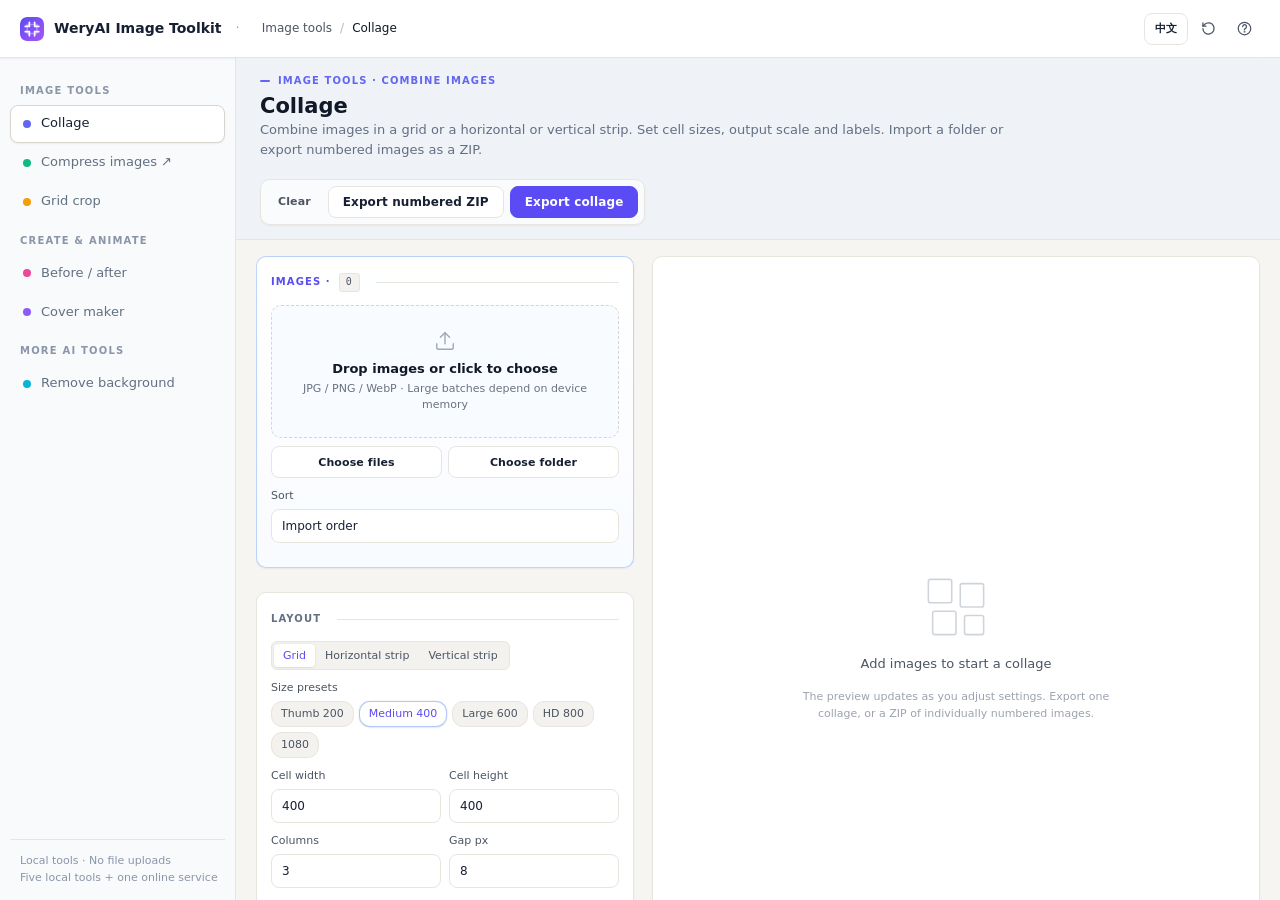
==== tools.html @ 3f37bcfd "Redesign home page as image compressor, move other tools to tools.html, add Chrome extension" ====
<!DOCTYPE html>
<html lang="en">
<head>
<meta charset="UTF-8" />
<meta name="viewport" content="width=device-width, initial-scale=1" />
<meta name="description" content="Collage, compress HEIC/JPG/PNG/WebP, grid crop, create before-and-after videos and make covers. Five local image tools plus a link to WeryAI background removal." />
<meta name="color-scheme" content="dark" />
<title>Free Collage Maker, Grid Crop & Before/After Video – WeryAI Image Toolkit</title>
<link rel="canonical" href="https://weryaiexpertteam.github.io/browser-image-toolkit/tools.html">
<script src="assets/jszip.min.js"></script>
<style>
:root{
  --bg-0:#0A0A0B;--bg-1:#111114;--bg-2:#17171C;--bg-3:#1F1F25;--bg-4:#26262D;
  --border:#26262B;--border-strong:#3A3A42;--border-accent:rgba(99,102,241,.4);
  --text-1:#FAFAFA;--text-2:#A1A1AA;--text-3:#71717A;--text-4:#52525B;
  --accent:#6366F1;--accent-hover:#4F46E5;--accent-soft:rgba(99,102,241,.12);
  --accent-grad:linear-gradient(135deg,#6366F1 0%,#8B5CF6 100%);
  --tab-collage:#6366F1;--tab-compress:#10B981;--tab-cropper:#F59E0B;
  --tab-compare:#EC4899;--tab-cover:#8B5CF6;--tab-bgremove:#06B6D4;
  --success:#10B981;--warn:#F59E0B;--danger:#EF4444;--info:#06B6D4;
  --r-sm:6px;--r-md:10px;--r-lg:14px;
  --font:"Inter","SF Pro Text",-apple-system,"PingFang SC","Microsoft YaHei",system-ui,sans-serif;
  --mono:"JetBrains Mono","SF Mono",ui-monospace,monospace;
  --shadow-card:0 0 0 1px var(--border) inset,0 1px 0 rgba(255,255,255,.025) inset;
}
*,*::before,*::after{box-sizing:border-box}
html,body{margin:0;padding:0;height:100%;background:var(--bg-0);color:var(--text-1);font-family:var(--font);font-size:13px;line-height:1.45;-webkit-font-smoothing:antialiased;font-feature-settings:"cv11","ss01"}
body{background:var(--bg-0) radial-gradient(circle at 18% -10%,rgba(99,102,241,.08),transparent 50%) no-repeat fixed,var(--bg-0) radial-gradient(circle at 92% 110%,rgba(139,92,246,.06),transparent 50%) no-repeat fixed}
button,input,select,textarea{font-family:inherit;font-size:inherit;color:inherit}
::-webkit-scrollbar{width:8px;height:8px}::-webkit-scrollbar-track{background:transparent}
::-webkit-scrollbar-thumb{background:var(--border);border-radius:4px}::-webkit-scrollbar-thumb:hover{background:var(--border-strong)}

/* Layout */
.app{display:grid;grid-template-columns:228px 1fr;grid-template-rows:52px 1fr;height:100vh}
.topbar{grid-column:1/-1;display:flex;align-items:center;justify-content:space-between;padding:0 20px;border-bottom:1px solid var(--border);background:rgba(10,10,11,.7);backdrop-filter:blur(10px);position:relative;z-index:10}
.brand{display:flex;align-items:center;gap:10px}
.brand-mark{width:22px;height:22px;border-radius:6px;background:var(--accent-grad);box-shadow:0 0 0 1px rgba(99,102,241,.3),0 4px 12px rgba(99,102,241,.25);transition:transform .25s cubic-bezier(.2,.8,.2,1)}
.brand:hover .brand-mark{transform:rotate(90deg)}
.brand-text{font-weight:700;font-size:14px;letter-spacing:-.01em}
.brand-sep{color:var(--text-4);margin:0 4px}
.brand-sub{color:var(--text-2);font-weight:500;font-size:13px}

.bread{display:flex;align-items:center;gap:8px;color:var(--text-3);font-size:12px;font-weight:500;flex:1;justify-content:center}
.bread .crumb{color:var(--text-2)}
.bread .sep{opacity:.5}
.bread .cur{color:var(--text-1)}

.top-actions{display:flex;gap:4px;align-items:center}
.icon-btn{width:32px;height:32px;display:inline-flex;align-items:center;justify-content:center;border-radius:8px;border:1px solid transparent;background:transparent;color:var(--text-2);cursor:pointer;transition:all .15s ease}
.icon-btn:hover{background:var(--bg-2);color:var(--text-1);border-color:var(--border)}
.icon-btn svg{width:15px;height:15px}

/* Sidebar */
.sidebar{border-right:1px solid var(--border);padding:14px 10px;overflow-y:auto;background:var(--bg-0);display:flex;flex-direction:column}
.side-label{font-size:10px;text-transform:uppercase;letter-spacing:.14em;color:var(--text-4);padding:8px 10px 6px;font-weight:600}
.nav-item{position:relative;display:flex;align-items:center;gap:10px;padding:7px 10px 7px 14px;border-radius:7px;color:var(--text-2);cursor:pointer;font-weight:500;font-size:13px;transition:all .12s ease;user-select:none;margin-bottom:1px}
.nav-item:hover{background:var(--bg-2);color:var(--text-1)}
.nav-item.active{background:var(--bg-2);color:var(--text-1)}
.nav-item::before{content:"";position:absolute;left:4px;top:50%;height:0;width:2px;border-radius:2px;background:var(--nav-c,var(--accent));transition:height .15s ease;transform:translateY(-50%)}
.nav-item.active::before,.nav-item:hover::before{height:18px}
.nav-dot{width:7px;height:7px;border-radius:50%;background:var(--nav-c,var(--border-strong));box-shadow:0 0 0 0 var(--nav-c,transparent);transition:box-shadow .2s}
.nav-item.active .nav-dot{box-shadow:0 0 0 3px rgba(99,102,241,.15)}
.side-footer{margin-top:auto;padding-top:12px;border-top:1px solid var(--border);font-size:11px;color:var(--text-4);padding-left:10px}
.side-footer .hint-key{font-family:var(--mono);background:var(--bg-2);border:1px solid var(--border);padding:1px 5px;border-radius:3px;font-size:10px;margin:0 2px}

/* Main */
.main{overflow:auto;padding:24px 32px 100px;position:relative}
.tab-pane{display:none}
.tab-pane.active{display:block;animation:fadeIn 180ms cubic-bezier(.2,.8,.2,1)}
@keyframes fadeIn{from{opacity:0;transform:translateY(6px)}to{opacity:1;transform:none}}

.pane-head{margin-bottom:24px}
.eyebrow{display:flex;align-items:center;gap:8px;color:var(--eb-c,var(--text-3));font-size:11px;font-weight:600;text-transform:uppercase;letter-spacing:.14em;margin-bottom:8px}
.eyebrow::before{content:"";width:14px;height:2px;border-radius:2px;background:currentColor;display:inline-block}
.pane-title{font-size:22px;font-weight:700;letter-spacing:-.015em;margin:0 0 4px;color:var(--text-1)}
.pane-desc{color:var(--text-2);font-size:13px;margin:0;max-width:640px;line-height:1.55}
.pane-head-row{display:flex;align-items:flex-end;justify-content:space-between;gap:24px;flex-wrap:wrap}

/* Panel/card */
.panel{background:var(--bg-1);border:1px solid var(--border);border-radius:var(--r-md);padding:16px;box-shadow:var(--shadow-card)}
.panel+.panel{margin-top:12px}
.panel-title{font-size:10px;font-weight:700;text-transform:uppercase;letter-spacing:.14em;color:var(--text-3);margin:0 0 12px;display:flex;align-items:center;justify-content:space-between;gap:8px}
.panel-title::after{content:"";flex:1;height:1px;background:var(--border);margin-left:8px}
.panel-title-actions{display:flex;gap:4px}
.panel-sub{font-size:11px;font-weight:600;text-transform:uppercase;letter-spacing:.1em;color:var(--text-3);margin:14px 0 8px;padding-bottom:4px;border-bottom:1px solid var(--border)}

/* Layout grids */
.tool-3col{display:grid;grid-template-columns:340px 1fr;gap:14px;align-items:flex-start}
.tool-canvas-major{display:grid;grid-template-columns:300px 1fr;gap:14px;align-items:flex-start}
.tool-wide-params{display:grid;grid-template-columns:380px 1fr;gap:14px;align-items:flex-start}
.tool-stack{display:flex;flex-direction:column;gap:14px}

/* Forms */
.field{display:flex;flex-direction:column;gap:5px;margin-bottom:10px}
.field:last-child{margin-bottom:0}
.field-row{display:grid;grid-template-columns:1fr 1fr;gap:8px}
.field-row.col-3{grid-template-columns:1fr 1fr 1fr}
.lbl{font-size:11px;color:var(--text-2);font-weight:500;display:flex;align-items:center;justify-content:space-between;gap:8px}
.lbl-val{font-family:var(--mono);font-size:10px;color:var(--text-3);background:var(--bg-2);padding:1px 5px;border-radius:3px;font-variant-numeric:tabular-nums}
input[type=text],input[type=number],input[type=password],input[type=url],select,textarea{width:100%;background:var(--bg-2);border:1px solid var(--border);color:var(--text-1);padding:6px 10px;border-radius:var(--r-sm);outline:none;transition:border-color .12s ease,box-shadow .12s ease;font-family:inherit;font-size:12px}
input:focus,select:focus,textarea:focus{border-color:var(--accent);box-shadow:0 0 0 2px rgba(99,102,241,.18);background:var(--bg-1)}
input[type=color]{width:34px;height:30px;background:var(--bg-2);border:1px solid var(--border);border-radius:var(--r-sm);padding:2px;cursor:pointer}
input[type=range]{width:100%;accent-color:var(--accent);height:16px}
textarea{resize:vertical;min-height:72px;font-family:inherit;line-height:1.5}
select{appearance:none;background-image:url("data:image/svg+xml;utf8,<svg xmlns='http://www.w3.org/2000/svg' width='12' height='12' viewBox='0 0 24 24' fill='none' stroke='%23A1A1AA' stroke-width='2.5' stroke-linecap='round'><polyline points='6 9 12 15 18 9'/></svg>");background-repeat:no-repeat;background-position:right 10px center;padding-right:30px;cursor:pointer}
.checkbox{display:inline-flex;align-items:center;gap:7px;cursor:pointer;color:var(--text-2);font-size:12px;user-select:none;margin-right:14px}
.checkbox input{accent-color:var(--accent);width:13px;height:13px;cursor:pointer}
.checkbox:hover{color:var(--text-1)}

.inline-row{display:flex;gap:6px;align-items:center}
.inline-row input[type=range]{flex:1}
.inline-row .num-input{width:60px}

/* Segmented */
.seg{display:inline-flex;background:var(--bg-2);border:1px solid var(--border);border-radius:var(--r-sm);padding:2px;gap:1px;flex-wrap:wrap}
.seg button{background:transparent;border:none;color:var(--text-2);padding:5px 9px;border-radius:4px;cursor:pointer;font-size:11px;font-weight:500;transition:all .12s ease;font-family:inherit}
.seg button:hover{color:var(--text-1)}
.seg button.on{background:var(--bg-0);color:var(--text-1);box-shadow:0 0 0 1px var(--border-strong)}

/* Chips */
.chips{display:flex;gap:5px;flex-wrap:wrap}
.chip{padding:4px 9px;background:var(--bg-2);border:1px solid var(--border);border-radius:11px;font-size:11px;color:var(--text-2);cursor:pointer;transition:all .12s ease;font-weight:500}
.chip:hover{color:var(--text-1);border-color:var(--border-strong)}
.chip.on{background:var(--accent-soft);border-color:var(--border-accent);color:#A5B4FC}

/* Buttons */
.btn{display:inline-flex;align-items:center;justify-content:center;gap:6px;border:1px solid transparent;border-radius:var(--r-sm);padding:7px 14px;font-size:12px;font-weight:600;cursor:pointer;transition:all .15s cubic-bezier(.2,.8,.2,1);background:transparent;color:var(--text-1);white-space:nowrap;letter-spacing:.01em}
.btn:disabled{opacity:.4;cursor:not-allowed}
.btn-primary{background:var(--accent);color:#fff;box-shadow:0 0 0 1px rgba(255,255,255,.05) inset,0 1px 0 rgba(255,255,255,.12) inset}
.btn-primary:hover:not(:disabled){background:var(--accent-hover);transform:translateY(-1px)}
.btn-secondary{background:var(--bg-2);border-color:var(--border);color:var(--text-1)}
.btn-secondary:hover:not(:disabled){background:var(--bg-3);border-color:var(--border-strong);transform:translateY(-1px)}
.btn-ghost{color:var(--text-2)}
.btn-ghost:hover:not(:disabled){background:var(--bg-2);color:var(--text-1)}
.btn-danger{color:var(--danger)}
.btn-danger:hover:not(:disabled){background:rgba(239,68,68,.1)}
.btn-sm{padding:5px 10px;font-size:11px}
.btn svg{width:13px;height:13px}
.btn-row{display:flex;gap:6px;flex-wrap:wrap}

/* Drop zones */
.dropzone{position:relative;border:1.5px dashed var(--border-strong);border-radius:var(--r-md);background:var(--bg-1);padding:24px 16px;text-align:center;cursor:pointer;transition:all .18s ease;color:var(--text-2)}
.dropzone:hover,.dropzone.over{border-color:var(--accent);background:var(--accent-soft);color:var(--text-1)}
.dropzone strong{color:var(--text-1);display:block;font-weight:600;margin-bottom:3px;font-size:13px}
.dropzone small{color:var(--text-3);font-size:11px;display:block}
.dropzone svg{display:block;margin:0 auto 8px;opacity:.5}
.dropzone.compact{padding:14px}
.dropzone.compact svg{display:none}
.dropzone-row{display:flex;gap:6px;margin-top:8px}
.dropzone-row .btn{flex:1}

/* Preview */
.preview{background:var(--bg-1);border:1px solid var(--border);border-radius:var(--r-md);min-height:440px;display:flex;align-items:center;justify-content:center;padding:18px;position:relative;overflow:auto;box-shadow:var(--shadow-card)}
.preview canvas,.preview img,.preview video{max-width:100%;border-radius:6px;display:block;margin:0 auto}
.empty{display:flex;flex-direction:column;align-items:center;gap:14px;color:var(--text-3);padding:50px 20px;text-align:center}
.empty svg{width:84px;height:84px;opacity:.4}
.empty .empty-title{font-size:13px;color:var(--text-2);font-weight:500}
.empty .empty-hint{font-size:11px;color:var(--text-4);max-width:320px;line-height:1.55}

/* Thumb grid */
.thumb-grid{display:grid;grid-template-columns:repeat(auto-fill,minmax(96px,1fr));gap:6px}
.thumb{position:relative;aspect-ratio:1;background:var(--bg-2);border:1px solid var(--border);border-radius:var(--r-sm);overflow:hidden;cursor:grab}
.thumb img{width:100%;height:100%;object-fit:cover;display:block}
.thumb.dragging{opacity:.4}
.thumb .x{position:absolute;top:3px;right:3px;width:18px;height:18px;border-radius:4px;background:rgba(0,0,0,.75);color:#fff;font-size:11px;display:flex;align-items:center;justify-content:center;cursor:pointer;opacity:0;transition:opacity .12s;border:none}
.thumb:hover .x{opacity:1}
.thumb .idx{position:absolute;bottom:3px;left:3px;background:rgba(0,0,0,.75);color:#fff;font-size:10px;padding:1px 4px;border-radius:3px;font-family:var(--mono);font-weight:500}
.thumb .nm{position:absolute;bottom:0;left:0;right:0;background:linear-gradient(transparent,rgba(0,0,0,.85));color:#fff;font-size:9px;padding:8px 4px 3px;text-overflow:ellipsis;overflow:hidden;white-space:nowrap}

/* Lists */
.list-row{display:grid;grid-template-columns:48px 1fr auto auto;gap:10px;padding:8px 10px;background:var(--bg-1);border:1px solid var(--border);border-radius:var(--r-sm);margin-bottom:4px;align-items:center;transition:border-color .12s}
.list-row:hover{border-color:var(--border-strong)}
.list-row img{width:48px;height:48px;object-fit:cover;border-radius:4px;background:var(--bg-2)}
.list-row .name{font-size:12px;color:var(--text-1);overflow:hidden;text-overflow:ellipsis;white-space:nowrap;font-weight:500}
.list-row .sub{display:flex;gap:4px;flex-wrap:wrap;align-items:center;margin-top:2px}
.list-row .meta{color:var(--text-3);font-size:10px;font-family:var(--mono)}
.size-chip{display:inline-block;padding:1px 6px;border-radius:3px;background:var(--bg-2);font-family:var(--mono);font-size:10px;color:var(--text-2)}
.size-chip.new{background:rgba(16,185,129,.12);color:#34D399}
.size-chip.bad{background:rgba(239,68,68,.12);color:#F87171}

/* Progress */
.progress{height:3px;background:var(--bg-2);border-radius:2px;overflow:hidden;margin-top:8px;position:relative}
.progress-bar{height:100%;background:var(--accent-grad);width:0%;transition:width .25s ease;border-radius:2px}
.progress.done .progress-bar{animation:flashOk .4s ease}
@keyframes flashOk{50%{background:var(--success)}}

/* Toast */
.toast{position:fixed;bottom:24px;left:50%;transform:translateX(-50%) translateY(40px);background:var(--bg-3);border:1px solid var(--border-strong);color:var(--text-1);padding:9px 16px;border-radius:8px;font-size:12px;z-index:9999;opacity:0;transition:opacity .24s ease,transform .24s cubic-bezier(.2,.8,.2,1);pointer-events:none;box-shadow:0 8px 24px rgba(0,0,0,.4)}
.toast.show{opacity:1;transform:translateX(-50%) translateY(0)}

/* Stats */
.stats{display:flex;gap:18px;padding:12px 14px;background:var(--bg-1);border:1px solid var(--border);border-radius:var(--r-md);margin-bottom:10px;flex-wrap:wrap;box-shadow:var(--shadow-card)}
.stat{display:flex;flex-direction:column}
.stat-v{font-size:18px;font-weight:700;color:var(--text-1);font-variant-numeric:tabular-nums;line-height:1.1;font-family:var(--mono)}
.stat-l{font-size:10px;color:var(--text-3);text-transform:uppercase;letter-spacing:.08em;font-weight:600;margin-top:3px}

.divider{height:1px;background:var(--border);margin:12px 0}
.hint{color:var(--text-3);font-size:11px;margin-top:4px;line-height:1.5}
.hint-warn{color:var(--warn)}
.hint-ok{color:var(--success)}
.tag{display:inline-block;padding:1px 6px;border-radius:3px;background:var(--bg-2);border:1px solid var(--border);font-size:10px;color:var(--text-2);font-family:var(--mono);font-weight:500}

.canvas-stack{position:relative;display:inline-block;line-height:0;max-width:100%}
.canvas-stack canvas{display:block;max-width:100%}
.canvas-stack .grid-overlay{position:absolute;top:0;left:0;pointer-events:none}

/* Compare 双图槽 */
.compare-grid{display:grid;grid-template-columns:1fr 1fr;gap:8px}
.compare-slot{background:var(--bg-2);border:1.5px dashed var(--border-strong);border-radius:var(--r-sm);min-height:120px;display:flex;align-items:center;justify-content:center;color:var(--text-3);cursor:pointer;overflow:hidden;position:relative;font-size:11px;font-weight:500;transition:all .15s}
.compare-slot:hover{border-color:var(--accent);color:var(--text-1)}
.compare-slot.has{border-style:solid;cursor:default}
.compare-slot img,.compare-slot video{max-width:100%;max-height:120px;object-fit:contain}
.compare-slot .clear-pill{position:absolute;top:5px;right:5px;background:rgba(0,0,0,.7);border:none;color:#fff;font-size:10px;border-radius:3px;padding:2px 6px;cursor:pointer}

/* Cover stage with drag */
.cover-stage{background:var(--bg-2);border-radius:var(--r-md);display:flex;align-items:center;justify-content:center;padding:12px;min-height:480px;position:relative;box-shadow:var(--shadow-card)}
.cover-stage canvas{max-width:100%;max-height:660px;cursor:default}
.cover-stage.dragging canvas{cursor:grabbing}
.handle-overlay{position:absolute;pointer-events:none}
.handle-overlay .h{position:absolute;width:9px;height:9px;background:var(--accent);border:2px solid #fff;border-radius:50%;transform:translate(-50%,-50%);pointer-events:auto;cursor:nwse-resize}
.handle-overlay .h-rot{cursor:grab;background:#fff}
.handle-overlay .ring{position:absolute;border:1.5px dashed var(--accent);pointer-events:none;border-radius:2px}

/* Status chip */
.status-chip{display:inline-flex;align-items:center;gap:5px;padding:2px 8px;border-radius:11px;font-size:10px;font-weight:600;font-family:var(--mono);letter-spacing:.04em}
.status-chip::before{content:"";width:5px;height:5px;border-radius:50%;background:currentColor}
.status-pending{background:var(--bg-2);color:var(--text-3)}
.status-running{background:rgba(99,102,241,.12);color:#A5B4FC}
.status-done{background:rgba(16,185,129,.12);color:#34D399}
.status-failed{background:rgba(239,68,68,.12);color:#F87171}

/* Modal */
.modal-bg{position:fixed;inset:0;background:rgba(0,0,0,.65);backdrop-filter:blur(6px);z-index:1000;display:none;align-items:center;justify-content:center;padding:24px}
.modal-bg.show{display:flex;animation:fadeIn .2s ease}
.modal{background:var(--bg-1);border:1px solid var(--border);border-radius:var(--r-lg);width:560px;max-width:100%;max-height:90vh;overflow:auto;box-shadow:0 24px 60px rgba(0,0,0,.5);animation:modalIn .25s cubic-bezier(.2,.8,.2,1)}
@keyframes modalIn{from{transform:scale(.96);opacity:0}to{transform:scale(1);opacity:1}}
.modal-head{padding:16px 20px;border-bottom:1px solid var(--border);display:flex;align-items:center;justify-content:space-between}
.modal-title{font-size:14px;font-weight:600;margin:0;letter-spacing:-.01em}
.modal-body{padding:18px 20px}
.modal-foot{padding:12px 20px;border-top:1px solid var(--border);display:flex;justify-content:flex-end;gap:8px}

/* Tab-specific eyebrow colors */
#tab-collage{--eb-c:var(--tab-collage)}
#tab-compress{--eb-c:var(--tab-compress)}
#tab-cropper{--eb-c:var(--tab-cropper)}
#tab-compare{--eb-c:var(--tab-compare)}
#tab-cover{--eb-c:var(--tab-cover)}
#tab-bgremove{--eb-c:var(--tab-bgremove)}

@media (max-width:1280px){
  .tool-3col,.tool-canvas-major,.tool-wide-params{grid-template-columns:1fr}
}
</style>
<link rel="stylesheet" href="assets/bifrost.css">
<link rel="stylesheet" href="assets/workbench.css">
<link rel="icon" href="data:,">
<link rel="stylesheet" href="assets/toolkit.css">
</head>
<body class="bifrost-shell bifrost-single">
<div class="app">
  <header class="topbar">
    <a class="brand" href="./" style="text-decoration:none;color:inherit">
      <span class="brand-mark"></span>
      <span class="brand-text">WeryAI Image Toolkit</span>
      <span class="brand-sep">·</span>
      <span class="brand-sub">Browser tools</span>
    </a>
    <nav class="bread">
      <span class="crumb">Image tools</span>
      <span class="sep">/</span>
      <span class="cur" id="bread-cur">Collage</span>
    </nav>
    <div class="top-actions"><button class="btn btn-secondary btn-sm" id="language-toggle" type="button" aria-label="Switch to Chinese">中文</button>
      <button class="icon-btn" id="btn-reset" title="Reset current tool">
        <svg viewBox="0 0 24 24" fill="none" stroke="currentColor" stroke-width="2" stroke-linecap="round"><path d="M3 12a9 9 0 1 0 3-6.7L3 8"/><path d="M3 3v5h5"/></svg>
      </button>
      <button class="icon-btn" id="btn-help" title="Help">
        <svg viewBox="0 0 24 24" fill="none" stroke="currentColor" stroke-width="2" stroke-linecap="round"><circle cx="12" cy="12" r="10"/><path d="M9.1 9a3 3 0 1 1 5.8 1c0 2-3 2-3 4"/><circle cx="12" cy="17" r=".5" fill="currentColor"/></svg>
      </button>
    </div>
  </header>

  <nav class="sidebar">
    <div class="side-label">Image tools</div>
    <div class="nav-item active" data-tab="collage" style="--nav-c:var(--tab-collage)"><span class="nav-dot"></span>Collage</div>
    <a class="nav-item" href="./" style="--nav-c:var(--tab-compress);text-decoration:none"><span class="nav-dot"></span>Compress images ↗</a>
    <div class="nav-item" data-tab="cropper" style="--nav-c:var(--tab-cropper)"><span class="nav-dot"></span>Grid crop</div>
    <div class="side-label">Create & animate</div>
    <div class="nav-item" data-tab="compare" style="--nav-c:var(--tab-compare)"><span class="nav-dot"></span>Before / after</div>
    <div class="nav-item" data-tab="cover" style="--nav-c:var(--tab-cover)"><span class="nav-dot"></span>Cover maker</div>
    <div class="side-label">More AI tools</div>
    <div class="nav-item" data-tab="bgremove" style="--nav-c:var(--tab-bgremove)"><span class="nav-dot"></span>Remove background</div>
    <div class="side-footer">
      Local tools · No file uploads<br>
Five local tools + one online service
    </div>
  </nav>

  <main class="main">

    <!-- ============ Collage ============ -->
    <section class="tab-pane active" id="tab-collage">
      <div class="pane-head">
        <div class="eyebrow">Image tools · Combine images</div>
        <div class="pane-head-row">
          <div>
            <h1 class="pane-title">Collage</h1>
            <p class="pane-desc">Combine images in a grid or a horizontal or vertical strip. Set cell sizes, output scale and labels. Import a folder or export numbered images as a ZIP.</p>
          </div>
          <div class="btn-row">
            <button class="btn btn-ghost btn-sm" id="cl-clear">Clear</button>
            <button class="btn btn-secondary" id="cl-export-each">Export numbered ZIP</button>
            <button class="btn btn-primary" id="cl-export">Export collage</button>
          </div>
        </div>
      </div>

      <div class="tool-wide-params">
        <div class="tool-stack">
          <div class="panel">
            <div class="panel-title">Layout</div>
            <div class="seg" id="cl-mode">
              <button data-v="grid" class="on">Grid</button>
              <button data-v="hconcat">Horizontal strip</button>
              <button data-v="vconcat">Vertical strip</button>
            </div>
            <div class="field" style="margin-top:10px"><label class="lbl">Size presets</label>
              <div class="chips" id="cl-preset">
                <span class="chip" data-cw="200" data-ch="200">Thumb 200</span>
                <span class="chip on" data-cw="400" data-ch="400">Medium 400</span>
                <span class="chip" data-cw="600" data-ch="600">Large 600</span>
                <span class="chip" data-cw="800" data-ch="800">HD 800</span>
                <span class="chip" data-cw="1080" data-ch="1080">1080</span>
              </div>
            </div>
            <div class="field-row">
              <div class="field"><label class="lbl">Cell width</label><input type="number" id="cl-cellw" value="400" min="20"></div>
              <div class="field"><label class="lbl">Cell height</label><input type="number" id="cl-cellh" value="400" min="20"></div>
            </div>
            <div class="field-row" id="cl-grid-only">
              <div class="field"><label class="lbl">Columns</label><input type="number" id="cl-cols" value="3" min="1" max="20"></div>
              <div class="field"><label class="lbl">Gap px</label><input type="number" id="cl-gap" value="8" min="0"></div>
            </div>
            <div class="field"><label class="lbl">Output scale</label>
              <div class="seg" id="cl-scale">
                <button data-v="1" class="on">1×</button>
                <button data-v="1.5">1.5×</button>
                <button data-v="2">2× Retina</button>
                <button data-v="3">3× High resolution</button>
              </div>
            </div>
            <div class="field-row">
              <div class="field"><label class="lbl">Image fit</label>
                <select id="cl-fit"><option value="cover">Fill and crop</option><option value="contain">Contain full image</option></select>
              </div>
              <div class="field"><label class="lbl">Background color</label><input type="color" id="cl-bg" value="#0A0A0B"></div>
            </div>
            <div class="field"><label class="lbl">Output quality <span class="lbl-val" id="cl-qv">0.92</span></label>
              <input type="range" id="cl-quality" min="0.5" max="1" step="0.02" value="0.92">
            </div>
          </div>

          <div class="panel">
            <div class="panel-title">Labels</div>
            <label class="checkbox"><input type="checkbox" id="cl-lbl-idx"> Show numbers</label>
            <label class="checkbox"><input type="checkbox" id="cl-lbl-name"> Show filenames</label>
            <div class="field-row" style="margin-top:8px">
              <div class="field"><label class="lbl">Start number</label><input type="number" id="cl-lbl-start" value="1"></div>
              <div class="field"><label class="lbl">Font size px</label><input type="number" id="cl-lbl-size" value="20" min="8"></div>
            </div>
            <div class="field"><label class="lbl">Label position</label>
              <div class="seg" id="cl-lbl-pos">
                <button data-v="tl" class="on">Top left</button>
                <button data-v="tr">Top right</button>
                <button data-v="bl">Bottom left</button>
                <button data-v="br">Bottom right</button>
              </div>
            </div>
            <div class="field-row">
              <div class="field"><label class="lbl">Text color</label><input type="color" id="cl-lbl-fg" value="#FFFFFF"></div>
              <div class="field"><label class="lbl">Label background</label><input type="color" id="cl-lbl-bg" value="#000000"></div>
            </div>
            <div class="field"><label class="lbl">Padding px</label><input type="number" id="cl-lbl-pad" value="8" min="0"></div>
          </div>

          <div class="panel">
            <div class="panel-title">Images · <span id="cl-count" class="tag">0</span></div>
            <div class="dropzone" id="cl-drop">
              <svg width="22" height="22" viewBox="0 0 24 24" fill="none" stroke="currentColor" stroke-width="1.5" stroke-linecap="round"><path d="M21 15v4a2 2 0 0 1-2 2H5a2 2 0 0 1-2-2v-4"/><polyline points="17 8 12 3 7 8"/><line x1="12" y1="3" x2="12" y2="15"/></svg>
              <strong>Drop images or click to choose</strong>
              <small>JPG / PNG / WebP · Large batches depend on device memory</small>
            </div>
            <div class="dropzone-row">
              <button class="btn btn-secondary btn-sm" id="cl-pick-file">Choose files</button>
              <button class="btn btn-secondary btn-sm" id="cl-pick-folder">Choose folder</button>
            </div>
            <input type="file" id="cl-input" accept="image/*" multiple hidden>
            <input type="file" id="cl-input-folder" webkitdirectory multiple hidden>
            <div class="field" style="margin-top:10px"><label class="lbl">Sort</label>
              <select id="cl-sort">
                <option value="import">Import order</option>
                <option value="name-asc">Filename A→Z</option>
                <option value="name-desc">Filename Z→A</option>
                <option value="size-desc">Largest first</option>
                <option value="random">Shuffle</option>
              </select>
            </div>
            <div class="thumb-grid" id="cl-thumbs" style="margin-top:10px;max-height:280px;overflow-y:auto"></div>
          </div>
        </div>

        <div class="preview" id="cl-preview">
          <div class="empty">
            <svg viewBox="0 0 64 64" fill="none" stroke="currentColor" stroke-width="1.5">
              <rect x="6" y="6" width="22" height="22" rx="2"/>
              <rect x="36" y="10" width="22" height="22" rx="2"/>
              <rect x="10" y="36" width="22" height="22" rx="2"/>
              <rect x="40" y="40" width="18" height="18" rx="2"/>
            </svg>
            <div class="empty-title">Add images to start a collage</div>
            <div class="empty-hint">The preview updates as you adjust settings. Export one collage, or a ZIP of individually numbered images.</div>
          </div>
        </div>
      </div>
    </section>

    <!-- ============ Compress images ============ -->
    <section class="tab-pane" id="tab-compress">
      <div class="pane-head">
        <div class="eyebrow">Image tools · Batch optimization</div>
        <div class="pane-head-row">
          <div>
            <h1 class="pane-title">Compress images</h1>
            <p class="pane-desc">Compress JPG, PNG, WebP and HEIC locally with browser workers. Set quality, maximum dimensions or an approximate target size. Download individually or as a ZIP.</p>
          </div>
          <div class="btn-row">
            <button class="btn btn-ghost btn-sm" id="cp-clear">Clear</button>
            <button class="btn btn-primary" id="cp-run">Start compression</button>
            <button class="btn btn-secondary" id="cp-download" disabled>Download ZIP</button>
          </div>
        </div>
      </div>

      <div class="tool-3col">
        <div class="tool-stack">
          <div class="panel">
            <div class="panel-title">Compression strategy</div>
            <div class="field"><label class="lbl">Strategy</label>
              <select id="cp-strategy">
                <option value="smart">Balanced (PNG → WebP)</option>
                <option value="quality">Quality first</option>
                <option value="size">Smaller files</option>
                <option value="manual">Manual settings</option>
              </select>
            </div>
            <div class="field"><label class="lbl">Quality <span class="lbl-val" id="cp-qv">0.82</span></label>
              <input type="range" id="cp-quality" min="0.3" max="1" step="0.02" value="0.82">
            </div>
            <div class="field"><label class="lbl">Output format</label>
              <select id="cp-format">
                <option value="auto">Keep original format</option>
                <option value="image/jpeg">JPEG</option>
                <option value="image/webp">WebP</option>
                <option value="image/png">PNG (lossless)</option>
              </select>
            </div>
          </div>

          <div class="panel">
            <div class="panel-title">Dimensions & size</div>
            <label class="checkbox"><input type="checkbox" id="cp-resize-on"> Limit longest edge</label>
            <div class="field" style="margin-top:6px"><input type="number" id="cp-maxside" value="2048" min="100" placeholder="Pixels"></div>
            <label class="checkbox" style="margin-top:8px"><input type="checkbox" id="cp-target-on"> Target file size (KB)</label>
            <div class="field" style="margin-top:6px"><input type="number" id="cp-target" value="300" min="10" placeholder="KB"></div>
            <div class="hint">Tries to approach the target size; it may take longer and the target is not guaranteed.</div>
          </div>

          <div class="panel">
            <div class="panel-title">Processing</div>
            <div class="field"><label class="lbl">Workers <span class="lbl-val" id="cp-cv">4</span></label>
              <input type="range" id="cp-concurrency" min="1" max="8" step="1" value="4">
            </div>
            <div class="field"><label class="lbl">Download options</label>
              <select id="cp-dlmode">
                <option value="zip">ZIP only</option>
                <option value="each">Individual files</option>
                <option value="both">Both</option>
              </select>
            </div>
            <div class="progress"><div class="progress-bar" id="cp-prog"></div></div>
            <div class="hint" id="cp-status" style="margin-top:5px">Ready</div>
          </div>

          <div class="panel">
            <div class="panel-title">Files · <span id="cp-count" class="tag">0</span></div>
            <div class="dropzone compact" id="cp-drop"><strong>Drop or choose images</strong><small>HEIC / HEIF supported · Decoder loads on demand</small></div>
            <input type="file" id="cp-input" accept="image/*,.heic,.heif" multiple hidden>
          </div>
        </div>

        <div>
          <div class="stats" id="cp-stats" style="display:none">
            <div class="stat"><div class="stat-v" id="cp-stat-total">0</div><div class="stat-l">Files</div></div>
            <div class="stat"><div class="stat-v" id="cp-stat-orig">0</div><div class="stat-l">Original size</div></div>
            <div class="stat"><div class="stat-v" id="cp-stat-new">0</div><div class="stat-l">After compression</div></div>
            <div class="stat"><div class="stat-v" id="cp-stat-save">0%</div><div class="stat-l">Saved</div></div>
            <div class="stat"><div class="stat-v" id="cp-stat-time">0s</div><div class="stat-l">Time</div></div>
          </div>
          <div id="cp-list" style="min-height:300px"></div>
          <div class="empty" id="cp-empty" style="display:flex">
            <svg viewBox="0 0 64 64" fill="none" stroke="currentColor" stroke-width="1.5"><rect x="14" y="8" width="36" height="14" rx="3"/><rect x="10" y="26" width="44" height="14" rx="3"/><rect x="14" y="44" width="36" height="12" rx="3"/><path d="M32 24v18m0 0l-4-4m4 4l4-4"/></svg>
            <div class="empty-title">Add images to get started</div>
            <div class="empty-hint">For large batches, turn off target size for faster processing.</div>
          </div>
        </div>
      </div>
    </section>

    <!-- ============ Grid crop ============ -->
    <section class="tab-pane" id="tab-cropper">
      <div class="pane-head">
        <div class="eyebrow">Image tools · Slice an image</div>
        <div class="pane-head-row">
          <div>
            <h1 class="pane-title">Grid crop</h1>
            <p class="pane-desc">Split an image into rows and columns. Adjust tile size and offsets, check the highlighted bounds, and download a ZIP of the tiles.</p>
          </div>
          <div class="btn-row">
            <button class="btn btn-ghost btn-sm" id="cr-auto">Auto divide</button>
            <button class="btn btn-ghost btn-sm" id="cr-center">Center</button>
            <button class="btn btn-primary" id="cr-run" disabled>Crop & download ZIP</button>
          </div>
        </div>
      </div>

      <div class="tool-canvas-major">
        <div class="tool-stack">
          <div class="panel">
            <div class="panel-title">Rows & columns</div>
            <div class="field-row">
              <div class="field"><label class="lbl">Rows</label><input type="number" id="cr-rows" value="3" min="1" max="30"></div>
              <div class="field"><label class="lbl">Columns</label><input type="number" id="cr-cols" value="3" min="1" max="30"></div>
            </div>
            <div class="panel-sub">Tile size</div>
            <div class="field-row">
              <div class="field"><label class="lbl">Width px</label><input type="number" id="cr-pw" value="200" min="1"></div>
              <div class="field"><label class="lbl">Height px</label><input type="number" id="cr-ph" value="200" min="1"></div>
            </div>
            <div class="panel-sub">Starting offset</div>
            <div class="field-row">
              <div class="field"><label class="lbl">X</label><input type="number" id="cr-ox" value="0" min="0"></div>
              <div class="field"><label class="lbl">Y</label><input type="number" id="cr-oy" value="0" min="0"></div>
            </div>
            <div class="panel-sub">Export</div>
            <div class="field"><label class="lbl">Filename prefix</label><input type="text" id="cr-prefix" value="piece"></div>
            <div class="field"><label class="lbl">Format</label>
              <select id="cr-fmt"><option value="image/png">PNG</option><option value="image/jpeg">JPEG</option><option value="image/webp">WebP</option></select>
            </div>
          </div>

          <div class="panel">
            <div class="panel-title">Source image</div>
            <div class="dropzone compact" id="cr-drop"><strong>Drop or choose images</strong><small>One image</small></div>
            <input type="file" id="cr-input" accept="image/*" hidden>
            <div id="cr-info" class="hint" style="margin-top:10px">No image loaded</div>
          </div>
        </div>

        <div class="preview" id="cr-preview">
          <div class="empty">
            <svg viewBox="0 0 64 64" fill="none" stroke="currentColor" stroke-width="1.5"><rect x="8" y="8" width="48" height="48" rx="2"/><line x1="24" y1="8" x2="24" y2="56"/><line x1="40" y1="8" x2="40" y2="56"/><line x1="8" y1="24" x2="56" y2="24"/><line x1="8" y1="40" x2="56" y2="40"/></svg>
            <div class="empty-title">Add an image to preview the grid</div>
            <div class="empty-hint">Blue dashed lines mark tile edges. Gray areas are excluded; orange indicates out-of-bounds tiles.</div>
          </div>
        </div>
      </div>
    </section>

    <!-- ============ Before / after ============ -->
    <section class="tab-pane" id="tab-compare">
      <div class="pane-head">
        <div class="eyebrow">Create & animate · Image comparison</div>
        <div class="pane-head-row">
          <div>
            <h1 class="pane-title">Before-and-after video</h1>
            <p class="pane-desc">Reveal two images with a sliding divider. Preview the transition, adjust easing and divider styling, and record a WebM video in your browser.</p>
          </div>
          <div class="btn-row">
            <button class="btn btn-ghost btn-sm" id="cm-stop" style="display:none">Stop preview</button>
            <button class="btn btn-secondary" id="cm-preview" disabled>Preview</button>
            <button class="btn btn-primary" id="cm-record" disabled>Record WebM</button>
          </div>
        </div>
      </div>

      <div class="tool-wide-params">
        <div class="tool-stack">
          <div class="panel">
            <div class="panel-title">Images A / B</div>
            <div class="compare-grid">
              <div class="compare-slot" id="cm-slot-a"><span>+ Image A<br><small style="color:var(--text-3)">Before</small></span><input type="file" id="cm-input-a" accept="image/*" hidden></div>
              <div class="compare-slot" id="cm-slot-b"><span>+ Image B<br><small style="color:var(--text-3)">After</small></span><input type="file" id="cm-input-b" accept="image/*" hidden></div>
            </div>
          </div>
          <div class="panel">
            <div class="panel-title">Canvas</div>
            <div class="field-row">
              <div class="field"><label class="lbl">Output width px</label><input type="number" id="cm-w" value="1080"></div>
              <div class="field"><label class="lbl">Aspect ratio</label>
                <select id="cm-ratio">
                  <option value="A">Image A ratio</option>
                  <option value="B">Image B ratio</option>
                  <option value="16/9">16:9</option>
                  <option value="9/16">9:16</option>
                  <option value="1/1">1:1</option>
                  <option value="4/3">4:3</option>
                  <option value="3/4">3:4</option>
                </select>
              </div>
            </div>
            <div class="field-row">
              <div class="field"><label class="lbl">Duration (seconds)</label><input type="number" id="cm-dur" value="3" min="0.5" step="0.5"></div>
              <div class="field"><label class="lbl">Frame rate FPS</label><input type="number" id="cm-fps" value="30" min="15" max="60"></div>
            </div>
            <div class="field"><label class="lbl">Background color</label><input type="color" id="cm-bg" value="#0A0A0B"></div>
          </div>
          <div class="panel">
            <div class="panel-title">Divider</div>
            <label class="checkbox"><input type="checkbox" id="cm-line-on" checked> Show divider</label>
            <div class="field-row" style="margin-top:8px">
              <div class="field"><label class="lbl">Line width</label><input type="number" id="cm-lw" value="4" min="0"></div>
              <div class="field"><label class="lbl">Line color</label><input type="color" id="cm-lc" value="#FFFFFF"></div>
            </div>
            <label class="checkbox"><input type="checkbox" id="cm-glow" checked> Glow gradient</label>
            <div class="panel-sub">Animation</div>
            <label class="checkbox"><input type="checkbox" id="cm-easing" checked> Enable easing</label>
            <div class="field"><label class="lbl">Easing type</label>
              <select id="cm-ease-type">
                <option value="cubic">Cubic ease in/out</option>
                <option value="quad">Quadratic ease in/out</option>
                <option value="linear">Linear</option>
                <option value="in">Ease in</option>
                <option value="out">Ease out</option>
              </select>
            </div>
          </div>
        </div>

        <div class="preview" id="cm-prev-wrap">
          <canvas id="cm-canvas" style="display:none"></canvas>
          <div class="empty" id="cm-empty">
            <svg viewBox="0 0 64 64" fill="none" stroke="currentColor" stroke-width="1.5"><circle cx="22" cy="32" r="16"/><circle cx="42" cy="32" r="16"/><line x1="32" y1="14" x2="32" y2="50"/></svg>
            <div class="empty-title">Add two images to compare</div>
            <div class="empty-hint">Canvas dimensions follow the selected width and aspect ratio.</div>
          </div>
        </div>
      </div>
    </section>

    <!-- ============ Cover maker ============ -->
    <section class="tab-pane" id="tab-cover">
      <div class="pane-head">
        <div class="eyebrow">Create & animate · Design a cover</div>
        <div class="pane-head-row">
          <div>
            <h1 class="pane-title">Cover maker</h1>
            <p class="pane-desc">Combine a background, an overlay, arrows and a caption. You can<strong>drag the overlay</strong>directly, resize it with the corner handles and adjust its rotation.</p>
          </div>
          <div class="btn-row">
            <button class="btn btn-ghost btn-sm" id="cv-reset">Reset</button>
            <button class="btn btn-primary" id="cv-download" disabled>Export JPG</button>
          </div>
        </div>
      </div>

      <div class="tool-canvas-major">
        <div class="tool-stack">
          <div class="panel">
            <div class="panel-title">Images</div>
            <div class="field"><label class="lbl">Background image</label>
              <div class="dropzone compact" id="cv-drop-bg"><strong>Choose or drop an image</strong></div>
              <input type="file" id="cv-bg-input" accept="image/*" hidden>
            </div>
            <div class="field"><label class="lbl">Overlay image</label>
              <div class="dropzone compact" id="cv-drop-fg"><strong>Choose or drop an image</strong></div>
              <input type="file" id="cv-fg-input" accept="image/*" hidden>
            </div>
          </div>
          <div class="panel">
            <div class="panel-title">Overlay</div>
            <div class="field"><label class="lbl">Shape</label>
              <div class="seg" id="cv-shape">
                <button data-v="rect" class="on">Rectangle</button>
                <button data-v="round">Rounded</button>
                <button data-v="circle">Circle</button>
              </div>
            </div>
            <div class="field-row">
              <div class="field"><label class="lbl">X %</label><input type="number" id="cv-x" value="65" min="0" max="100"></div>
              <div class="field"><label class="lbl">Y %</label><input type="number" id="cv-y" value="60" min="0" max="100"></div>
            </div>
            <div class="field"><label class="lbl">Size % <span class="lbl-val" id="cv-sv">35</span></label>
              <input type="range" id="cv-size" min="5" max="80" value="35">
            </div>
            <div class="field"><label class="lbl">Opacity <span class="lbl-val" id="cv-ov">1.00</span></label>
              <input type="range" id="cv-opacity" min="0.2" max="1" step="0.05" value="1">
            </div>
            <div class="field"><label class="lbl">Rotation ° <span class="lbl-val" id="cv-rv">0</span></label>
              <input type="range" id="cv-rot" min="-180" max="180" value="0">
            </div>
            <div class="field-row">
              <div class="field"><label class="lbl">Border width</label><input type="number" id="cv-border" value="6" min="0"></div>
              <div class="field"><label class="lbl">Border color</label><input type="color" id="cv-bcolor" value="#FFFFFF"></div>
            </div>
          </div>
          <div class="panel">
            <div class="panel-title">Arrow</div>
            <label class="checkbox"><input type="checkbox" id="cv-arrow"> Show arrow</label>
            <div class="field" style="margin-top:8px"><label class="lbl">Style</label>
              <div class="seg" id="cv-arrow-style">
                <button data-v="straight" class="on">Straight</button>
                <button data-v="curve">Curved</button>
                <button data-v="double">Double-ended</button>
              </div>
            </div>
            <div class="field-row">
              <div class="field"><label class="lbl">Start X%</label><input type="number" id="cv-ax" value="20" min="0" max="100"></div>
              <div class="field"><label class="lbl">Start Y%</label><input type="number" id="cv-ay" value="40" min="0" max="100"></div>
            </div>
            <div class="field-row">
              <div class="field"><label class="lbl">Thickness</label><input type="number" id="cv-aw" value="6" min="1"></div>
              <div class="field"><label class="lbl">Color</label><input type="color" id="cv-ac" value="#FFFFFF"></div>
            </div>
          </div>
          <div class="panel">
            <div class="panel-title">Caption</div>
            <label class="checkbox"><input type="checkbox" id="cv-txt-on"> Show caption</label>
            <div class="field"><input type="text" id="cv-txt" value="Cover title" placeholder="Caption text"></div>
            <div class="field-row">
              <div class="field"><label class="lbl">Font size</label><input type="number" id="cv-txt-size" value="64"></div>
              <div class="field"><label class="lbl">Color</label><input type="color" id="cv-txt-fg" value="#FFFFFF"></div>
            </div>
            <div class="field-row">
              <div class="field"><label class="lbl">X %</label><input type="number" id="cv-txt-x" value="50"></div>
              <div class="field"><label class="lbl">Y %</label><input type="number" id="cv-txt-y" value="15"></div>
            </div>
            <div class="field-row">
              <div class="field"><label class="lbl">Text outline</label><input type="number" id="cv-txt-stroke" value="2" min="0"></div>
              <div class="field"><label class="lbl">Outline color</label><input type="color" id="cv-txt-sc" value="#000000"></div>
            </div>
          </div>
        </div>
        <div class="cover-stage" id="cv-stage">
          <canvas id="cv-canvas"></canvas>
          <div class="handle-overlay" id="cv-handles"></div>
        </div>
      </div>
    </section>

    <!-- Background removal is a separate, opt-in website. No image is transferred. -->
    <section class="tab-pane" id="tab-bgremove">
      <div class="pane-head">
        <div class="eyebrow">More AI tools</div>
        <h1 class="pane-title">Remove background</h1>
        <p class="pane-desc">Open WeryAI's background remover in a new tab. This toolkit does not send your selected images to that website. Choose and upload an image there only if you want to use its online service.</p>
      </div>
      <div class="panel external-tool">
        <div class="external-icon" aria-hidden="true">↗</div>
        <h2>Continue with WeryAI</h2>
        <p>Background removal is an online tool with its own account, pricing and privacy terms. The five editing tools in this toolkit run locally.</p>
        <a class="btn btn-primary" id="remove-background-link" href="https://www.wery.ai/en/@Zeny-Design-AI-Expert-Workspace/ai-background-remover?utm_source=github" target="_blank" rel="noopener noreferrer">Remove background with WeryAI →</a>
      </div>
    </section>

  <footer class="toolkit-credit"><a href="https://www.wery.ai/?utm_source=github" target="_blank" rel="noopener noreferrer">Made by WeryAI · AI expert team for creative work</a></footer>
  </main>
</div>

<div class="toast" id="toast"></div>

<script src="assets/toolkit.js"></script>
<script src="assets/workbench.js"></script>
<script src="assets/translations.js"></script>
<script src="assets/i18n.js"></script>
<script>
// Open a tool from the URL hash, e.g. tools.html#cropper
(function(){function go(){var t=location.hash.slice(1);var el=t&&document.querySelector('.nav-item[data-tab="'+t+'"]');if(el)el.click()}go();window.addEventListener('hashchange',go)})();
</script>
</body>
</html>
---- assets/bifrost.css ----
:root {
  --bg-0: #f5f7fb;
  --bg-1: #ffffff;
  --bg-2: #f3f5f9;
  --bg-3: #e9edf5;
  --bg-4: #dde4ef;
  --border: #d8dee9;
  --border-strong: #b8c2d1;
  --border-accent: rgba(37, 99, 235, .35);
  --text-1: #111827;
  --text-2: #4b5563;
  --text-3: #6b7280;
  --text-4: #9ca3af;
  --accent: #2563eb;
  --accent-hover: #1d4ed8;
  --accent-soft: rgba(37, 99, 235, .08);
  --accent-grad: linear-gradient(135deg, #2563eb 0%, #0f766e 100%);
  --success: #059669;
  --warn: #d97706;
  --danger: #dc2626;
  --info: #0284c7;
  --r-sm: 6px;
  --r-md: 8px;
  --r-lg: 12px;
  --shadow-card: 0 1px 2px rgba(15, 23, 42, .06), 0 0 0 1px rgba(15, 23, 42, .03);
}

html,
body {
  background: var(--bg-0);
  color: var(--text-1);
}

body.bifrost-shell {
  background: var(--bg-0);
}

body.bifrost-shell .app {
  grid-template-columns: 244px minmax(0, 1fr);
  grid-template-rows: 60px minmax(0, 1fr);
}

body.bifrost-shell .topbar,
.home-topbar {
  background: rgba(255, 255, 255, .9);
  border-bottom: 1px solid var(--border);
  box-shadow: 0 1px 2px rgba(15, 23, 42, .04);
  backdrop-filter: blur(14px);
}

body.bifrost-shell .brand,
.home-brand {
  color: var(--text-1);
  cursor: pointer;
  min-width: max-content;
}

body.bifrost-shell .brand-mark,
.home-brand-mark {
  width: 24px;
  height: 24px;
  border-radius: 7px;
  background: var(--accent-grad);
  box-shadow: none;
}

body.bifrost-shell .brand-sep {
  color: var(--text-4);
}

body.bifrost-shell .brand-sub,
body.bifrost-shell .bread,
.home-muted {
  color: var(--text-3);
}

body.bifrost-shell .bread {
  justify-content: flex-start;
  flex: 0 1 auto;
  min-width: 130px;
}

.bifrost-global-nav {
  display: flex;
  align-items: center;
  gap: 4px;
  margin-left: 10px;
  margin-right: auto;
  padding: 3px;
  background: var(--bg-2);
  border: 1px solid var(--border);
  border-radius: 8px;
}

.bifrost-global-nav a {
  color: var(--text-2);
  text-decoration: none;
  padding: 5px 10px;
  border-radius: 6px;
  font-size: 12px;
  font-weight: 650;
  white-space: nowrap;
}

.bifrost-global-nav a:hover {
  color: var(--text-1);
  background: var(--bg-1);
}

.bifrost-global-nav a.active {
  color: var(--accent);
  background: var(--bg-1);
  box-shadow: var(--shadow-card);
}

body.bifrost-shell .sidebar {
  background: #fbfcff;
  border-right: 1px solid var(--border);
}

body.bifrost-shell .side-label {
  color: var(--text-4);
}

body.bifrost-shell .nav-item {
  color: var(--text-2);
  border: 1px solid transparent;
}

body.bifrost-shell .nav-item:hover {
  background: var(--bg-2);
  color: var(--text-1);
}

body.bifrost-shell .nav-item.active {
  background: #fff;
  color: var(--text-1);
  border-color: var(--border);
  box-shadow: var(--shadow-card);
}

body.bifrost-shell .nav-dot {
  box-shadow: none;
}

body.bifrost-shell .main {
  background: var(--bg-0);
  padding: 28px 34px 80px;
}

body.bifrost-single .topbar {
  gap: 18px;
}

body.bifrost-single .brand {
  cursor: default;
}

body.bifrost-single .bread {
  justify-content: center;
  flex: 1 1 auto;
}

body.bifrost-single .tab-pane.active {
  animation: none;
}

body.bifrost-single .nav-item,
body.bifrost-single .btn,
body.bifrost-single .panel,
body.bifrost-single .preview,
body.bifrost-single .dropzone,
body.bifrost-single .list-row,
body.bifrost-single .task-row,
body.bifrost-single .node-card,
body.bifrost-single .model-card,
body.bifrost-single input,
body.bifrost-single select,
body.bifrost-single textarea {
  transition-duration: .08s;
}

body.bifrost-shell .pane-title {
  color: var(--text-1);
  font-size: 24px;
}

body.bifrost-shell .pane-desc {
  color: var(--text-2);
}

body.bifrost-shell .panel,
body.bifrost-shell .preview,
body.bifrost-shell .stats,
body.bifrost-shell .qr-preview,
body.bifrost-shell .modal,
body.bifrost-shell .cover-stage {
  background: #fff;
  border-color: var(--border);
  box-shadow: var(--shadow-card);
}

body.bifrost-shell .panel-title,
body.bifrost-shell .panel-sub {
  color: var(--text-3);
}

body.bifrost-shell .panel-title::after {
  background: var(--border);
}

body.bifrost-shell input[type=text],
body.bifrost-shell input[type=number],
body.bifrost-shell input[type=password],
body.bifrost-shell input[type=url],
body.bifrost-shell select,
body.bifrost-shell textarea {
  background: #fff;
  border-color: var(--border);
  color: var(--text-1);
}

body.bifrost-shell input:focus,
body.bifrost-shell select:focus,
body.bifrost-shell textarea:focus {
  border-color: var(--accent);
  box-shadow: 0 0 0 3px rgba(37, 99, 235, .12);
  background: #fff;
}

body.bifrost-shell .dropzone,
body.bifrost-shell .compare-slot,
body.bifrost-shell .grid-slot {
  background: #f8fafc;
  border-color: var(--border-strong);
}

body.bifrost-shell .dropzone:hover,
body.bifrost-shell .dropzone.over,
body.bifrost-shell .compare-slot:hover,
body.bifrost-shell .grid-slot:hover {
  background: var(--accent-soft);
  border-color: var(--accent);
}

body.bifrost-shell .btn-primary {
  background: var(--accent);
}

body.bifrost-shell .btn-primary:hover:not(:disabled) {
  background: var(--accent-hover);
}

body.bifrost-shell .btn-secondary,
body.bifrost-shell .seg,
body.bifrost-shell .chip,
body.bifrost-shell .tag,
body.bifrost-shell .size-chip {
  background: var(--bg-2);
  border-color: var(--border);
  color: var(--text-2);
}

body.bifrost-shell .seg button.on,
body.bifrost-shell .chip.on {
  background: #fff;
  color: var(--accent);
  border-color: var(--border-accent);
  box-shadow: var(--shadow-card);
}

body.bifrost-shell .list-row,
body.bifrost-shell .task-row,
body.bifrost-shell .node-card,
body.bifrost-shell .model-card {
  background: #fff;
  border-color: var(--border);
  box-shadow: var(--shadow-card);
}

body.bifrost-shell .list-row:hover,
body.bifrost-shell .task-row:hover,
body.bifrost-shell .node-card:hover,
body.bifrost-shell .model-card:hover {
  background: #fbfdff;
  border-color: var(--border-strong);
}

body.bifrost-shell .toast,
.bifrost-toast {
  background: #111827;
  border-color: #111827;
  color: #fff;
}

.home-shell {
  min-height: 100vh;
  background: var(--bg-0);
}

.home-topbar {
  position: sticky;
  top: 0;
  z-index: 20;
  display: flex;
  align-items: center;
  gap: 18px;
  height: 64px;
  padding: 0 28px;
}

.home-brand {
  display: flex;
  align-items: center;
  gap: 10px;
  font-weight: 800;
}

.home-brand-mark {
  display: inline-block;
}

.home-main {
  width: min(1180px, calc(100% - 40px));
  margin: 0 auto;
  padding: 30px 0 70px;
}

.home-hero {
  display: grid;
  grid-template-columns: minmax(0, 1fr) auto;
  align-items: end;
  gap: 18px;
  margin-bottom: 22px;
}

.home-title {
  margin: 0 0 7px;
  font-size: 30px;
  line-height: 1.15;
  letter-spacing: 0;
}

.home-subtitle {
  margin: 0;
  color: var(--text-2);
  font-size: 14px;
}

.home-actions {
  display: flex;
  gap: 8px;
  flex-wrap: wrap;
  justify-content: flex-end;
}

.home-searchbar {
  display: grid;
  grid-template-columns: minmax(0, 1fr) auto;
  gap: 10px;
  margin: 20px 0 14px;
}

.home-searchbar input {
  min-height: 42px;
  border-radius: 8px;
  border: 1px solid var(--border);
  background: #fff;
  color: var(--text-1);
  padding: 0 14px;
  font-size: 14px;
  box-shadow: var(--shadow-card);
}

.home-filter {
  display: flex;
  gap: 6px;
  flex-wrap: wrap;
  margin-bottom: 18px;
}

.home-filter button,
.home-link-button,
.favorite-button {
  border: 1px solid var(--border);
  background: #fff;
  color: var(--text-2);
  border-radius: 8px;
  padding: 8px 12px;
  font-weight: 700;
  cursor: pointer;
}

.home-filter button.active,
.home-filter button:hover,
.home-link-button:hover,
.favorite-button:hover,
.favorite-button.active {
  color: var(--accent);
  border-color: var(--border-accent);
  background: var(--accent-soft);
}

.tool-section {
  margin-top: 24px;
}

.tool-section-head {
  display: flex;
  align-items: baseline;
  justify-content: space-between;
  gap: 12px;
  margin-bottom: 10px;
}

.tool-section-title {
  margin: 0;
  font-size: 16px;
  letter-spacing: 0;
}

.tool-grid {
  display: grid;
  grid-template-columns: repeat(auto-fill, minmax(238px, 1fr));
  gap: 12px;
}

.tool-card {
  display: flex;
  flex-direction: column;
  gap: 12px;
  min-height: 154px;
  padding: 16px;
  background: #fff;
  border: 1px solid var(--border);
  border-radius: 8px;
  box-shadow: var(--shadow-card);
  text-decoration: none;
  color: inherit;
}

.tool-card:hover {
  border-color: var(--border-strong);
  box-shadow: 0 10px 28px rgba(15, 23, 42, .08);
  transform: translateY(-1px);
}

.tool-card-head {
  display: flex;
  align-items: start;
  justify-content: space-between;
  gap: 10px;
}

.tool-card-title {
  margin: 0;
  font-size: 15px;
  letter-spacing: 0;
}

.tool-card-desc {
  margin: 0;
  color: var(--text-2);
  font-size: 12px;
  line-height: 1.55;
}

.tool-card-meta {
  display: flex;
  align-items: center;
  gap: 7px;
  margin-top: auto;
  color: var(--text-3);
  font-size: 11px;
}

.category-dot {
  width: 8px;
  height: 8px;
  border-radius: 999px;
  background: var(--accent);
}

.cat-图片 { background: #2563eb; }
.cat-视频 { background: #db2777; }
.cat-AI { background: #7c3aed; }
.cat-机场 { background: #0891b2; }
.cat-原始备份 { background: #64748b; }

.empty-home {
  padding: 40px 20px;
  text-align: center;
  color: var(--text-3);
  background: #fff;
  border: 1px dashed var(--border-strong);
  border-radius: 8px;
}

@media (max-width: 1060px) {
  body.bifrost-shell .topbar {
    gap: 10px;
  }

  .bifrost-global-nav {
    max-width: 44vw;
    overflow-x: auto;
  }

  body.bifrost-shell .bread {
    display: none;
  }
}

@media (max-width: 820px) {
  body.bifrost-shell .app {
    display: block;
    height: auto;
  }

  body.bifrost-shell .topbar {
    position: sticky;
    top: 0;
    z-index: 30;
    height: auto;
    min-height: 58px;
    padding: 10px 14px;
    flex-wrap: wrap;
  }

  .bifrost-global-nav {
    order: 3;
    width: 100%;
    max-width: none;
    margin: 2px 0 0;
  }

  body.bifrost-shell .sidebar {
    display: flex;
    flex-direction: row;
    gap: 6px;
    overflow-x: auto;
    border-right: 0;
    border-bottom: 1px solid var(--border);
    padding: 8px 10px;
  }

  body.bifrost-shell .side-label,
  body.bifrost-shell .side-footer {
    display: none;
  }

  body.bifrost-shell .nav-item {
    min-width: max-content;
    margin: 0;
  }

  body.bifrost-shell .nav-item::before {
    display: none;
  }

  body.bifrost-shell .main {
    padding: 18px 14px 50px;
    overflow: visible;
  }

  body.bifrost-shell .pane-head-row,
  .home-hero,
  .home-searchbar {
    grid-template-columns: 1fr;
  }

  body.bifrost-shell .pane-head-row {
    display: grid;
  }

  .home-topbar {
    padding: 0 16px;
  }

  .home-main {
    width: min(100% - 24px, 1180px);
    padding-top: 20px;
  }

  .home-actions {
    justify-content: flex-start;
  }
}
---- assets/workbench.css ----
/*
 * Bifrost Workbench
 * Interaction-focused layout layer for the four standalone tool pages.
 * It intentionally does not change business logic or API behavior.
 */

:root {
  --wb-bg: #eef2f7;
  --wb-surface: #ffffff;
  --wb-surface-2: #f8fafc;
  --wb-line: #d8e0eb;
  --wb-line-strong: #b7c4d4;
  --wb-text: #172033;
  --wb-muted: #637083;
  --wb-subtle: #8a96a8;
  --wb-primary: #1767e8;
  --wb-primary-2: #0f766e;
  --wb-primary-soft: rgba(23, 103, 232, .09);
  --wb-danger-soft: rgba(220, 38, 38, .08);
  --wb-radius: 10px;
  --wb-shadow: 0 12px 28px rgba(15, 23, 42, .08);
  --wb-shadow-sm: 0 1px 2px rgba(15, 23, 42, .06);
}

body.workbench-app {
  background: var(--wb-bg);
  color: var(--wb-text);
}

body.workbench-app .app {
  grid-template-columns: 236px minmax(0, 1fr);
  grid-template-rows: 58px minmax(0, 1fr);
  height: 100vh;
  background: var(--wb-bg);
}

body.workbench-app .topbar {
  background: rgba(255, 255, 255, .94);
  border-bottom: 1px solid var(--wb-line);
  box-shadow: var(--wb-shadow-sm);
  backdrop-filter: blur(14px);
}

body.workbench-app .brand {
  min-width: 210px;
}

body.workbench-app .brand-mark {
  width: 24px;
  height: 24px;
  border-radius: 8px;
  background: linear-gradient(135deg, var(--wb-primary), var(--wb-primary-2));
  box-shadow: none;
}

body.workbench-app .brand-text,
body.workbench-app .pane-title,
body.workbench-app .modal-title {
  letter-spacing: 0;
}

body.workbench-app .bread {
  justify-content: flex-start;
  flex: 1;
}

body.workbench-app .sidebar {
  padding: 14px 10px;
  background: #f8fafc;
  border-right: 1px solid var(--wb-line);
}

body.workbench-app .side-label {
  margin-top: 4px;
  color: var(--wb-subtle);
  letter-spacing: .12em;
}

body.workbench-app .nav-item {
  min-height: 38px;
  padding: 8px 10px 8px 12px;
  border: 1px solid transparent;
  border-radius: 8px;
  color: var(--wb-muted);
  transition: background-color .08s ease, border-color .08s ease, color .08s ease;
}

body.workbench-app .nav-item::before {
  display: none;
}

body.workbench-app .nav-dot {
  width: 8px;
  height: 8px;
  box-shadow: none !important;
}

body.workbench-app .nav-item:hover {
  background: #fff;
  border-color: var(--wb-line);
  color: var(--wb-text);
}

body.workbench-app .nav-item.active {
  background: #fff;
  border-color: var(--wb-line-strong);
  color: var(--wb-text);
  box-shadow: var(--wb-shadow-sm);
}

body.workbench-app .side-footer {
  color: var(--wb-subtle);
  line-height: 1.55;
}

body.workbench-app .main {
  position: relative;
  padding: 0;
  overflow: auto;
  background: var(--wb-bg);
}

body.workbench-app .tab-pane {
  min-height: 100%;
}

body.workbench-app .tab-pane.active {
  display: flex;
  flex-direction: column;
  animation: none;
}

body.workbench-app .pane-head {
  position: sticky;
  top: 0;
  z-index: 15;
  margin: 0;
  padding: 16px 24px 14px;
  background: rgba(238, 242, 247, .94);
  border-bottom: 1px solid var(--wb-line);
  backdrop-filter: blur(12px);
}

body.workbench-app .pane-head-row {
  align-items: center;
  gap: 18px;
}

body.workbench-app .eyebrow {
  margin-bottom: 5px;
  font-size: 10px;
  letter-spacing: .11em;
}

body.workbench-app .eyebrow::before {
  width: 10px;
}

body.workbench-app .pane-title {
  margin-bottom: 2px;
  font-size: 21px;
  line-height: 1.18;
}

body.workbench-app .pane-desc {
  max-width: 760px;
  color: var(--wb-muted);
}

body.workbench-app .btn-row {
  flex: 0 0 auto;
  justify-content: flex-end;
  align-items: center;
  padding: 6px;
  background: rgba(255, 255, 255, .72);
  border: 1px solid var(--wb-line);
  border-radius: 10px;
  box-shadow: var(--wb-shadow-sm);
}

body.workbench-app .btn {
  min-height: 32px;
  border-radius: 8px;
  transition: background-color .08s ease, border-color .08s ease, color .08s ease;
}

body.workbench-app .btn-primary {
  background: var(--wb-primary);
  color: #fff;
  box-shadow: none;
}

body.workbench-app .btn-primary:hover:not(:disabled) {
  background: #0f58d7;
  transform: none;
}

body.workbench-app .btn-secondary {
  background: #fff;
  border-color: var(--wb-line);
  color: var(--wb-text);
}

body.workbench-app .btn-secondary:hover:not(:disabled),
body.workbench-app .btn-ghost:hover:not(:disabled) {
  background: var(--wb-primary-soft);
  border-color: rgba(23, 103, 232, .24);
  color: var(--wb-primary);
  transform: none;
}

body.workbench-app .btn-danger:hover:not(:disabled) {
  background: var(--wb-danger-soft);
}

body.workbench-app .workbench-layout,
body.workbench-app .tool-3col,
body.workbench-app .tool-wide-params,
body.workbench-app .tool-canvas-major,
body.workbench-app .qr-cols {
  display: grid;
  grid-template-columns: minmax(300px, 380px) minmax(0, 1fr);
  gap: 16px;
  align-items: stretch;
  width: 100%;
  padding: 16px 20px 26px;
}

body.workbench-app .tool-canvas-major {
  grid-template-columns: minmax(290px, 340px) minmax(0, 1fr);
}

body.workbench-app .workbench-controls,
body.workbench-app .tool-stack {
  min-width: 0;
}

body.workbench-app .workbench-controls {
  position: sticky;
  top: 98px;
  align-self: start;
  max-height: calc(100vh - 116px);
  overflow: auto;
  padding-right: 2px;
}

body.workbench-app .workbench-workspace {
  min-width: 0;
}

body.workbench-app .panel,
body.workbench-app .preview,
body.workbench-app .stats,
body.workbench-app .qr-preview,
body.workbench-app .cover-stage,
body.workbench-app .logs,
body.workbench-app .modal {
  border: 1px solid var(--wb-line);
  border-radius: var(--wb-radius);
  background: var(--wb-surface);
  box-shadow: var(--wb-shadow-sm);
}

body.workbench-app .panel {
  padding: 14px;
}

body.workbench-app .panel + .panel {
  margin-top: 10px;
}

body.workbench-app .panel-title {
  min-height: 24px;
  margin-bottom: 10px;
  color: var(--wb-muted);
  letter-spacing: .11em;
}

body.workbench-app .panel-title::after {
  background: var(--wb-line);
}

body.workbench-app .workbench-source-panel {
  border-color: rgba(23, 103, 232, .28);
  background: linear-gradient(180deg, #fff, #f8fbff);
}

body.workbench-app .workbench-source-panel .panel-title {
  color: var(--wb-primary);
}

body.workbench-app .workbench-advanced {
  background: #fbfcfe;
}

body.workbench-app .workbench-collapse-btn {
  display: inline-flex;
  align-items: center;
  justify-content: center;
  width: 22px;
  height: 22px;
  margin-left: 6px;
  border: 1px solid var(--wb-line);
  border-radius: 6px;
  background: #fff;
  color: var(--wb-muted);
  cursor: pointer;
  font-size: 12px;
  line-height: 1;
}

body.workbench-app .panel.is-collapsed > :not(.panel-title) {
  display: none !important;
}

body.workbench-app .panel.is-collapsed .workbench-collapse-btn {
  color: var(--wb-primary);
  border-color: rgba(23, 103, 232, .24);
}

body.workbench-app input[type=text],
body.workbench-app input[type=number],
body.workbench-app input[type=password],
body.workbench-app input[type=url],
body.workbench-app select,
body.workbench-app textarea {
  min-height: 34px;
  border-color: var(--wb-line);
  border-radius: 8px;
  background: #fff;
  color: var(--wb-text);
}

body.workbench-app textarea {
  min-height: 92px;
}

body.workbench-app input:focus,
body.workbench-app select:focus,
body.workbench-app textarea:focus {
  border-color: var(--wb-primary);
  box-shadow: 0 0 0 3px rgba(23, 103, 232, .13);
}

body.workbench-app .dropzone,
body.workbench-app .compare-slot,
body.workbench-app .grid-slot {
  background: #f8fbff;
  border-color: var(--wb-line-strong);
  border-radius: 10px;
}

body.workbench-app .dropzone:hover,
body.workbench-app .dropzone.over,
body.workbench-app .compare-slot:hover,
body.workbench-app .grid-slot:hover {
  background: var(--wb-primary-soft);
  border-color: var(--wb-primary);
}

body.workbench-app .preview,
body.workbench-app .qr-preview,
body.workbench-app .cover-stage {
  min-height: calc(100vh - 166px);
  padding: 16px;
}

body.workbench-app .preview canvas,
body.workbench-app .preview img,
body.workbench-app .preview video,
body.workbench-app .cover-stage canvas,
body.workbench-app .qr-preview canvas {
  max-height: calc(100vh - 220px);
}

body.workbench-app #cp-list,
body.workbench-app #br-results,
body.workbench-app #t2i-results,
body.workbench-app #csv-list,
body.workbench-app #i3-list,
body.workbench-app #iv-list,
body.workbench-app #up-list,
body.workbench-app #sub-list {
  min-height: calc(100vh - 250px) !important;
  max-height: calc(100vh - 250px) !important;
  overflow: auto !important;
}

body.workbench-app .gallery {
  grid-template-columns: repeat(auto-fill, minmax(180px, 1fr));
  align-content: start;
}

body.workbench-app .list-row,
body.workbench-app .task-row,
body.workbench-app .node-card,
body.workbench-app .model-card {
  border-color: var(--wb-line);
  background: #fff;
  box-shadow: none;
}

body.workbench-app .task-row {
  grid-template-columns: 58px minmax(0, 1fr) auto auto auto;
}

body.workbench-app .node-card:hover,
body.workbench-app .task-row:hover,
body.workbench-app .list-row:hover,
body.workbench-app .model-card:hover {
  border-color: var(--wb-line-strong);
  background: #fbfdff;
}

body.workbench-app .stats {
  margin-bottom: 12px;
  padding: 10px 12px;
}

body.workbench-app .stat-v {
  color: var(--wb-text);
}

body.workbench-app .logs {
  max-height: 190px;
  background: #0f172a;
  color: #cbd5e1;
  border-color: #111827;
}

body.workbench-app .log-msg {
  color: #cbd5e1;
}

body.workbench-app .empty {
  color: var(--wb-subtle);
}

body.workbench-app .empty svg {
  width: 68px;
  height: 68px;
}

body.workbench-app .progress {
  height: 5px;
  border-radius: 999px;
  background: #e5ebf3;
}

body.workbench-app .progress-bar {
  border-radius: 999px;
  background: linear-gradient(90deg, var(--wb-primary), var(--wb-primary-2));
}

body.workbench-app .toast {
  background: #111827;
  border-color: #111827;
  color: #fff;
}

body.workbench-app .workbench-quickbar {
  display: none;
}

body.workbench-app .qr-cols {
  grid-template-columns: minmax(0, 1fr) minmax(0, 1fr);
}

body.workbench-app #tab-qr .tool-stack {
  display: flex;
  flex-direction: column;
  gap: 12px;
}

body.workbench-app #tab-qr .qr-preview {
  min-height: 360px;
}

body.workbench-app #tab-subscribe .tool-3col {
  grid-template-columns: minmax(310px, 370px) minmax(0, 1fr);
}

@media (max-width: 1180px) {
  body.workbench-app .workbench-layout,
  body.workbench-app .tool-3col,
  body.workbench-app .tool-wide-params,
  body.workbench-app .tool-canvas-major,
  body.workbench-app .qr-cols {
    grid-template-columns: 1fr;
  }

  body.workbench-app .workbench-controls {
    position: static;
    max-height: none;
    overflow: visible;
  }

  body.workbench-app .preview,
  body.workbench-app .qr-preview,
  body.workbench-app .cover-stage {
    min-height: 460px;
  }

  body.workbench-app #cp-list,
  body.workbench-app #br-results,
  body.workbench-app #t2i-results,
  body.workbench-app #csv-list,
  body.workbench-app #i3-list,
  body.workbench-app #iv-list,
  body.workbench-app #up-list,
  body.workbench-app #sub-list {
    max-height: none !important;
  }
}

@media (max-width: 760px) {
  body.workbench-app .app {
    display: block;
    height: auto;
  }

  body.workbench-app .topbar {
    position: sticky;
    top: 0;
    z-index: 30;
    min-height: 58px;
    padding: 10px 14px;
    flex-wrap: wrap;
  }

  body.workbench-app .brand {
    min-width: 0;
  }

  body.workbench-app .bread {
    display: none;
  }

  body.workbench-app .sidebar {
    display: flex;
    flex-direction: row;
    gap: 6px;
    overflow-x: auto;
    border-right: 0;
    border-bottom: 1px solid var(--wb-line);
    padding: 8px 10px;
  }

  body.workbench-app .side-label,
  body.workbench-app .side-footer {
    display: none;
  }

  body.workbench-app .nav-item {
    min-width: max-content;
    margin: 0;
  }

  body.workbench-app .pane-head {
    padding: 12px;
  }

  body.workbench-app .pane-head-row {
    display: grid;
    grid-template-columns: 1fr;
  }

  body.workbench-app .btn-row {
    justify-content: flex-start;
    overflow-x: auto;
  }

  body.workbench-app .workbench-layout,
  body.workbench-app .tool-3col,
  body.workbench-app .tool-wide-params,
  body.workbench-app .tool-canvas-major,
  body.workbench-app .qr-cols {
    padding: 12px;
  }

  body.workbench-app .preview,
  body.workbench-app .qr-preview,
  body.workbench-app .cover-stage {
    min-height: 360px;
  }

  body.workbench-app .field-row,
  body.workbench-app .field-row.col-3 {
    grid-template-columns: 1fr;
  }

  body.workbench-app .task-row,
  body.workbench-app .list-row {
    grid-template-columns: 48px minmax(0, 1fr);
  }

  body.workbench-app .task-row > .status-chip,
  body.workbench-app .task-row > .meta,
  body.workbench-app .task-row > .actions,
  body.workbench-app .list-row > .btn,
  body.workbench-app .list-row > .meta {
    grid-column: 2;
  }
}
---- assets/toolkit.css ----
/* Public toolkit additions. No remote fonts or configuration are required. */
.toolkit-credit { margin: 28px 0 0; padding: 18px 0; border-top: 1px solid var(--border); font-size: 12px; text-align: center; }
.toolkit-credit a { color: var(--text-2); text-decoration: none; }
.toolkit-credit a:hover { color: var(--text-1); text-decoration: underline; }
.external-tool { max-width: 720px; padding: 36px; }
.external-tool h2 { font-size: 24px; margin: 14px 0; }
.external-tool p { max-width: 540px; color: var(--text-2); line-height: 1.7; margin-bottom: 24px; }
.external-tool a { text-decoration: none; }
.external-icon { color: var(--info); font-size: 48px; }
.error { color: var(--danger); }
.nav-item:focus-visible, button:focus-visible, a:focus-visible { outline: 2px solid var(--accent); outline-offset: 3px; }
.brand-sub { display: none; }
@media (max-width: 900px) {
  .app { grid-template-columns: 180px 1fr; }
  .main { padding: 20px 18px 48px; }
  .bread { display: none; }
  .tool-3col, .tool-wide-params, .tool-canvas-major { grid-template-columns: 1fr; }
  .pane-head-row { align-items: flex-start; gap: 14px; }
}
@media (max-width: 600px) {
  .app { display: flex; flex-direction: column; height: auto; min-height: 100vh; }
  .topbar { padding: 10px 12px; min-height: 52px; }
  .brand-text { font-size: 12px; }
  .brand-mark { width: 18px; height: 18px; }
  .sidebar { flex-direction: row; flex-wrap: wrap; gap: 3px; padding: 8px; border-right: 0; border-bottom: 1px solid var(--border); overflow: visible; }
  .side-label, .side-footer { display: none; }
  .nav-item { padding: 7px 9px; font-size: 12px; }
  .main { overflow: visible; padding: 18px 12px 36px; }
  .pane-title { font-size: 21px; }
  .external-tool { padding: 24px; }
  .panel-title { letter-spacing: .04em; }
  .btn { white-space: normal; }
}

/* Match the landing page brand (violet) */
body.bifrost-shell, body.workbench-app {
  --accent: #5b4bf5; --accent-hover: #3b2fd0; --accent-soft: #efecff;
  --wb-primary: #5b4bf5; --wb-bg: #f6f5f1; --wb-surface-2: #fbfaf7; --wb-line: #e8e5df; --wb-line-strong: #d9d5cc;
  --bg-0: #f6f5f1; --bg-2: #f3f2ee; --border: #e8e5df;
}
body.bifrost-shell .brand-mark, body.workbench-app .brand-mark { background: url(icon.svg) center / cover no-repeat; box-shadow: none; border-radius: 7px; }
body.bifrost-shell .btn-primary, body.workbench-app .btn-primary { background: #5b4bf5; border-color: #5b4bf5; }
body.bifrost-shell .btn-primary:hover:not(:disabled), body.workbench-app .btn-primary:hover:not(:disabled) { background: #3b2fd0; border-color: #3b2fd0; }
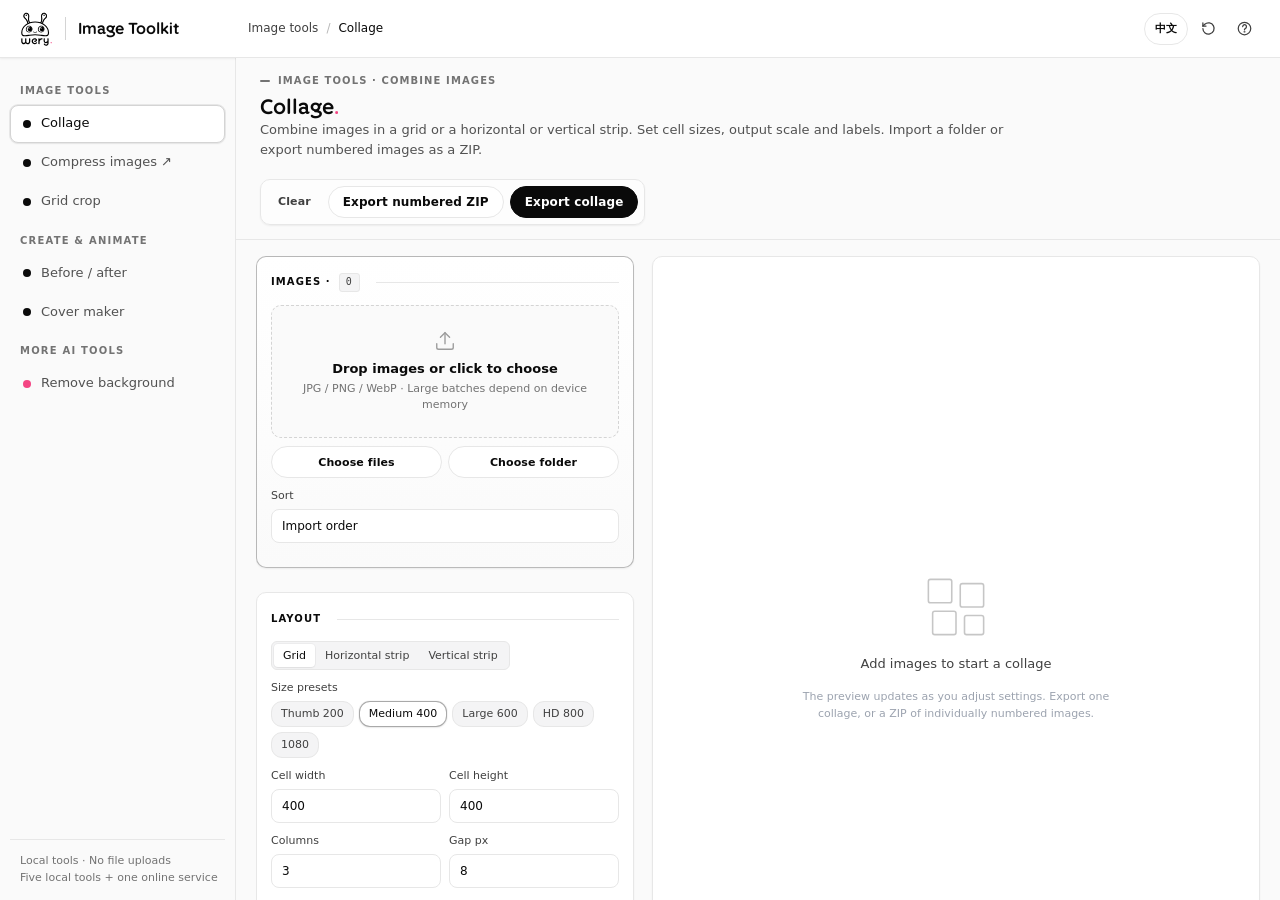
==== commit eed793e4: "Rebrand to wery.ai: logo, monochrome theme, before/after compare" ====
--- a/tools.html
+++ b/tools.html
@@ -253,15 +253,15 @@
 </style>
 <link rel="stylesheet" href="assets/bifrost.css">
 <link rel="stylesheet" href="assets/workbench.css">
-<link rel="icon" href="data:,">
+<link rel="icon" href="assets/icon.svg" type="image/svg+xml">
 <link rel="stylesheet" href="assets/toolkit.css">
 </head>
 <body class="bifrost-shell bifrost-single">
 <div class="app">
   <header class="topbar">
     <a class="brand" href="./" style="text-decoration:none;color:inherit">
-      <span class="brand-mark"></span>
-      <span class="brand-text">WeryAI Image Toolkit</span>
+      <img class="brand-logo" src="assets/brand/wery-logo.svg" alt="wery." width="33" height="36">
+      <span class="brand-text">Image Toolkit</span>
       <span class="brand-sep">·</span>
       <span class="brand-sub">Browser tools</span>
     </a>
@@ -664,7 +664,7 @@
         <div class="pane-head-row">
           <div>
             <h1 class="pane-title">Cover maker</h1>
-            <p class="pane-desc">Combine a background, an overlay, arrows and a caption. You can<strong>drag the overlay</strong>directly, resize it with the corner handles and adjust its rotation.</p>
+            <p class="pane-desc">Combine a background, an overlay, arrows and a caption. You can <strong>drag the overlay</strong> directly, resize it with the corner handles and adjust its rotation.</p>
           </div>
           <div class="btn-row">
             <button class="btn btn-ghost btn-sm" id="cv-reset">Reset</button>
--- a/assets/bifrost.css
+++ b/assets/bifrost.css
@@ -1,20 +1,20 @@
 :root {
-  --bg-0: #f5f7fb;
+  --bg-0: #fafafa;
   --bg-1: #ffffff;
-  --bg-2: #f3f5f9;
-  --bg-3: #e9edf5;
-  --bg-4: #dde4ef;
-  --border: #d8dee9;
-  --border-strong: #b8c2d1;
-  --border-accent: rgba(37, 99, 235, .35);
-  --text-1: #111827;
-  --text-2: #4b5563;
-  --text-3: #6b7280;
+  --bg-2: #fafafa;
+  --bg-3: #ececec;
+  --bg-4: #ececec;
+  --border: #e7e7e7;
+  --border-strong: #d4d4d4;
+  --border-accent: rgba(10, 10, 10, .35);
+  --text-1: #0a0a0a;
+  --text-2: #525252;
+  --text-3: #737373;
   --text-4: #9ca3af;
-  --accent: #2563eb;
-  --accent-hover: #1d4ed8;
-  --accent-soft: rgba(37, 99, 235, .08);
-  --accent-grad: linear-gradient(135deg, #2563eb 0%, #0f766e 100%);
+  --accent: #0a0a0a;
+  --accent-hover: #262626;
+  --accent-soft: rgba(10, 10, 10, .08);
+  --accent-grad: linear-gradient(135deg, #0a0a0a 0%, #f44583 100%);
   --success: #059669;
   --warn: #d97706;
   --danger: #dc2626;
@@ -22,7 +22,7 @@
   --r-sm: 6px;
   --r-md: 8px;
   --r-lg: 12px;
-  --shadow-card: 0 1px 2px rgba(15, 23, 42, .06), 0 0 0 1px rgba(15, 23, 42, .03);
+  --shadow-card: 0 1px 2px rgba(10, 10, 10, .06), 0 0 0 1px rgba(10, 10, 10, .03);
 }
 
 html,
@@ -44,7 +44,7 @@
 .home-topbar {
   background: rgba(255, 255, 255, .9);
   border-bottom: 1px solid var(--border);
-  box-shadow: 0 1px 2px rgba(15, 23, 42, .04);
+  box-shadow: 0 1px 2px rgba(10, 10, 10, .04);
   backdrop-filter: blur(14px);
 }
 
@@ -114,7 +114,7 @@
 }
 
 body.bifrost-shell .sidebar {
-  background: #fbfcff;
+  background: #fafafa;
   border-right: 1px solid var(--border);
 }
 
@@ -224,14 +224,14 @@
 body.bifrost-shell select:focus,
 body.bifrost-shell textarea:focus {
   border-color: var(--accent);
-  box-shadow: 0 0 0 3px rgba(37, 99, 235, .12);
+  box-shadow: 0 0 0 3px rgba(10, 10, 10, .12);
   background: #fff;
 }
 
 body.bifrost-shell .dropzone,
 body.bifrost-shell .compare-slot,
 body.bifrost-shell .grid-slot {
-  background: #f8fafc;
+  background: #fafafa;
   border-color: var(--border-strong);
 }
 
@@ -282,14 +282,14 @@
 body.bifrost-shell .task-row:hover,
 body.bifrost-shell .node-card:hover,
 body.bifrost-shell .model-card:hover {
-  background: #fbfdff;
+  background: #fafafa;
   border-color: var(--border-strong);
 }
 
 body.bifrost-shell .toast,
 .bifrost-toast {
-  background: #111827;
-  border-color: #111827;
+  background: #0a0a0a;
+  border-color: #0a0a0a;
   color: #fff;
 }
 
@@ -441,7 +441,7 @@
 
 .tool-card:hover {
   border-color: var(--border-strong);
-  box-shadow: 0 10px 28px rgba(15, 23, 42, .08);
+  box-shadow: 0 10px 28px rgba(10, 10, 10, .08);
   transform: translateY(-1px);
 }
 
@@ -481,11 +481,11 @@
   background: var(--accent);
 }
 
-.cat-图片 { background: #2563eb; }
+.cat-图片 { background: #0a0a0a; }
 .cat-视频 { background: #db2777; }
 .cat-AI { background: #7c3aed; }
 .cat-机场 { background: #0891b2; }
-.cat-原始备份 { background: #64748b; }
+.cat-原始备份 { background: #737373; }
 
 .empty-home {
   padding: 40px 20px;
--- a/assets/workbench.css
+++ b/assets/workbench.css
@@ -5,21 +5,21 @@
  */
 
 :root {
-  --wb-bg: #eef2f7;
+  --wb-bg: #fafafa;
   --wb-surface: #ffffff;
-  --wb-surface-2: #f8fafc;
-  --wb-line: #d8e0eb;
-  --wb-line-strong: #b7c4d4;
-  --wb-text: #172033;
-  --wb-muted: #637083;
-  --wb-subtle: #8a96a8;
-  --wb-primary: #1767e8;
-  --wb-primary-2: #0f766e;
-  --wb-primary-soft: rgba(23, 103, 232, .09);
+  --wb-surface-2: #fafafa;
+  --wb-line: #e7e7e7;
+  --wb-line-strong: #d4d4d4;
+  --wb-text: #0a0a0a;
+  --wb-muted: #525252;
+  --wb-subtle: #737373;
+  --wb-primary: #0a0a0a;
+  --wb-primary-2: #f44583;
+  --wb-primary-soft: rgba(10, 10, 10, .09);
   --wb-danger-soft: rgba(220, 38, 38, .08);
   --wb-radius: 10px;
-  --wb-shadow: 0 12px 28px rgba(15, 23, 42, .08);
-  --wb-shadow-sm: 0 1px 2px rgba(15, 23, 42, .06);
+  --wb-shadow: 0 12px 28px rgba(10, 10, 10, .08);
+  --wb-shadow-sm: 0 1px 2px rgba(10, 10, 10, .06);
 }
 
 body.workbench-app {
@@ -66,7 +66,7 @@
 
 body.workbench-app .sidebar {
   padding: 14px 10px;
-  background: #f8fafc;
+  background: #fafafa;
   border-right: 1px solid var(--wb-line);
 }
 
@@ -136,7 +136,7 @@
   z-index: 15;
   margin: 0;
   padding: 16px 24px 14px;
-  background: rgba(238, 242, 247, .94);
+  background: rgba(250, 250, 250, .94);
   border-bottom: 1px solid var(--wb-line);
   backdrop-filter: blur(12px);
 }
@@ -191,7 +191,7 @@
 }
 
 body.workbench-app .btn-primary:hover:not(:disabled) {
-  background: #0f58d7;
+  background: #262626;
   transform: none;
 }
 
@@ -204,7 +204,7 @@
 body.workbench-app .btn-secondary:hover:not(:disabled),
 body.workbench-app .btn-ghost:hover:not(:disabled) {
   background: var(--wb-primary-soft);
-  border-color: rgba(23, 103, 232, .24);
+  border-color: rgba(10, 10, 10, .24);
   color: var(--wb-primary);
   transform: none;
 }
@@ -281,8 +281,8 @@
 }
 
 body.workbench-app .workbench-source-panel {
-  border-color: rgba(23, 103, 232, .28);
-  background: linear-gradient(180deg, #fff, #f8fbff);
+  border-color: rgba(10, 10, 10, .28);
+  background: linear-gradient(180deg, #fff, #fafafa);
 }
 
 body.workbench-app .workbench-source-panel .panel-title {
@@ -290,7 +290,7 @@
 }
 
 body.workbench-app .workbench-advanced {
-  background: #fbfcfe;
+  background: #fafafa;
 }
 
 body.workbench-app .workbench-collapse-btn {
@@ -315,7 +315,7 @@
 
 body.workbench-app .panel.is-collapsed .workbench-collapse-btn {
   color: var(--wb-primary);
-  border-color: rgba(23, 103, 232, .24);
+  border-color: rgba(10, 10, 10, .24);
 }
 
 body.workbench-app input[type=text],
@@ -339,13 +339,13 @@
 body.workbench-app select:focus,
 body.workbench-app textarea:focus {
   border-color: var(--wb-primary);
-  box-shadow: 0 0 0 3px rgba(23, 103, 232, .13);
+  box-shadow: 0 0 0 3px rgba(10, 10, 10, .13);
 }
 
 body.workbench-app .dropzone,
 body.workbench-app .compare-slot,
 body.workbench-app .grid-slot {
-  background: #f8fbff;
+  background: #fafafa;
   border-color: var(--wb-line-strong);
   border-radius: 10px;
 }
@@ -409,7 +409,7 @@
 body.workbench-app .list-row:hover,
 body.workbench-app .model-card:hover {
   border-color: var(--wb-line-strong);
-  background: #fbfdff;
+  background: #fafafa;
 }
 
 body.workbench-app .stats {
@@ -423,13 +423,13 @@
 
 body.workbench-app .logs {
   max-height: 190px;
-  background: #0f172a;
-  color: #cbd5e1;
-  border-color: #111827;
+  background: #0a0a0a;
+  color: #d4d4d4;
+  border-color: #0a0a0a;
 }
 
 body.workbench-app .log-msg {
-  color: #cbd5e1;
+  color: #d4d4d4;
 }
 
 body.workbench-app .empty {
@@ -444,7 +444,7 @@
 body.workbench-app .progress {
   height: 5px;
   border-radius: 999px;
-  background: #e5ebf3;
+  background: #ececec;
 }
 
 body.workbench-app .progress-bar {
@@ -453,8 +453,8 @@
 }
 
 body.workbench-app .toast {
-  background: #111827;
-  border-color: #111827;
+  background: #0a0a0a;
+  border-color: #0a0a0a;
   color: #fff;
 }
 
--- a/assets/toolkit.css
+++ b/assets/toolkit.css
@@ -32,12 +32,24 @@
   .btn { white-space: normal; }
 }
 
-/* Match the landing page brand (violet) */
+/* wery.ai brand: monochrome with the pink "wery." dot as accent (matches index.html) */
+@font-face { font-family: "Quicksand"; src: url("fonts/Quicksand-VF.ttf") format("truetype"); font-weight: 400 700; font-display: swap; }
 body.bifrost-shell, body.workbench-app {
-  --accent: #5b4bf5; --accent-hover: #3b2fd0; --accent-soft: #efecff;
-  --wb-primary: #5b4bf5; --wb-bg: #f6f5f1; --wb-surface-2: #fbfaf7; --wb-line: #e8e5df; --wb-line-strong: #d9d5cc;
-  --bg-0: #f6f5f1; --bg-2: #f3f2ee; --border: #e8e5df;
+  --accent: #0a0a0a; --accent-hover: #262626; --accent-soft: #f4f4f5; --border-accent: rgba(10,10,10,.35);
+  --wb-primary: #0a0a0a; --wb-primary-2: #f44583; --wb-bg: #fafafa; --wb-surface-2: #fafafa; --wb-line: #e7e7e7; --wb-line-strong: #d4d4d4;
+  --bg-0: #fafafa; --bg-2: #f4f4f5; --bg-3: #ececec; --border: #e7e7e7; --border-strong: #d4d4d4;
+  --text-1: #0a0a0a; --text-2: #404040; --text-3: #737373;
+  --tab-collage: #0a0a0a; --tab-compress: #0a0a0a; --tab-cropper: #0a0a0a; --tab-compare: #0a0a0a; --tab-cover: #0a0a0a; --tab-bgremove: #f44583;
 }
-body.bifrost-shell .brand-mark, body.workbench-app .brand-mark { background: url(icon.svg) center / cover no-repeat; box-shadow: none; border-radius: 7px; }
-body.bifrost-shell .btn-primary, body.workbench-app .btn-primary { background: #5b4bf5; border-color: #5b4bf5; }
-body.bifrost-shell .btn-primary:hover:not(:disabled), body.workbench-app .btn-primary:hover:not(:disabled) { background: #3b2fd0; border-color: #3b2fd0; }
+body.bifrost-shell .brand, body.workbench-app .brand { gap: 12px; }
+body.bifrost-shell .brand-logo, body.workbench-app .brand-logo { height: 36px; width: auto; display: block; }
+body.bifrost-shell .brand-text, body.workbench-app .brand-text { font-family: "Quicksand", ui-rounded, sans-serif; font-weight: 700; font-size: 16px; padding-left: 12px; border-left: 1px solid var(--border-strong); }
+body.bifrost-shell .brand-sep, body.workbench-app .brand-sep { display: none; }
+body.bifrost-shell .pane-title, body.workbench-app .pane-title { font-family: "Quicksand", ui-rounded, sans-serif; font-weight: 700; }
+body.bifrost-shell .pane-title::after, body.workbench-app .pane-title::after { content: "."; color: #f44583; }
+body.bifrost-shell .eyebrow, body.workbench-app .eyebrow { --eb-c: #737373; }
+body.bifrost-shell .btn, body.workbench-app .btn { border-radius: 999px; }
+body.bifrost-shell .btn-primary, body.workbench-app .btn-primary { background: #0a0a0a; border-color: #0a0a0a; color: #fff; }
+body.bifrost-shell .btn-primary:hover:not(:disabled), body.workbench-app .btn-primary:hover:not(:disabled) { background: #262626; border-color: #262626; }
+body.bifrost-shell .nav-item.active, body.workbench-app .nav-item.active { background: #fff; box-shadow: 0 0 0 1px #e7e7e7, 0 1px 2px rgba(10,10,10,.06); }
+body.bifrost-shell .panel-title, body.workbench-app .panel-title { color: #0a0a0a; }
